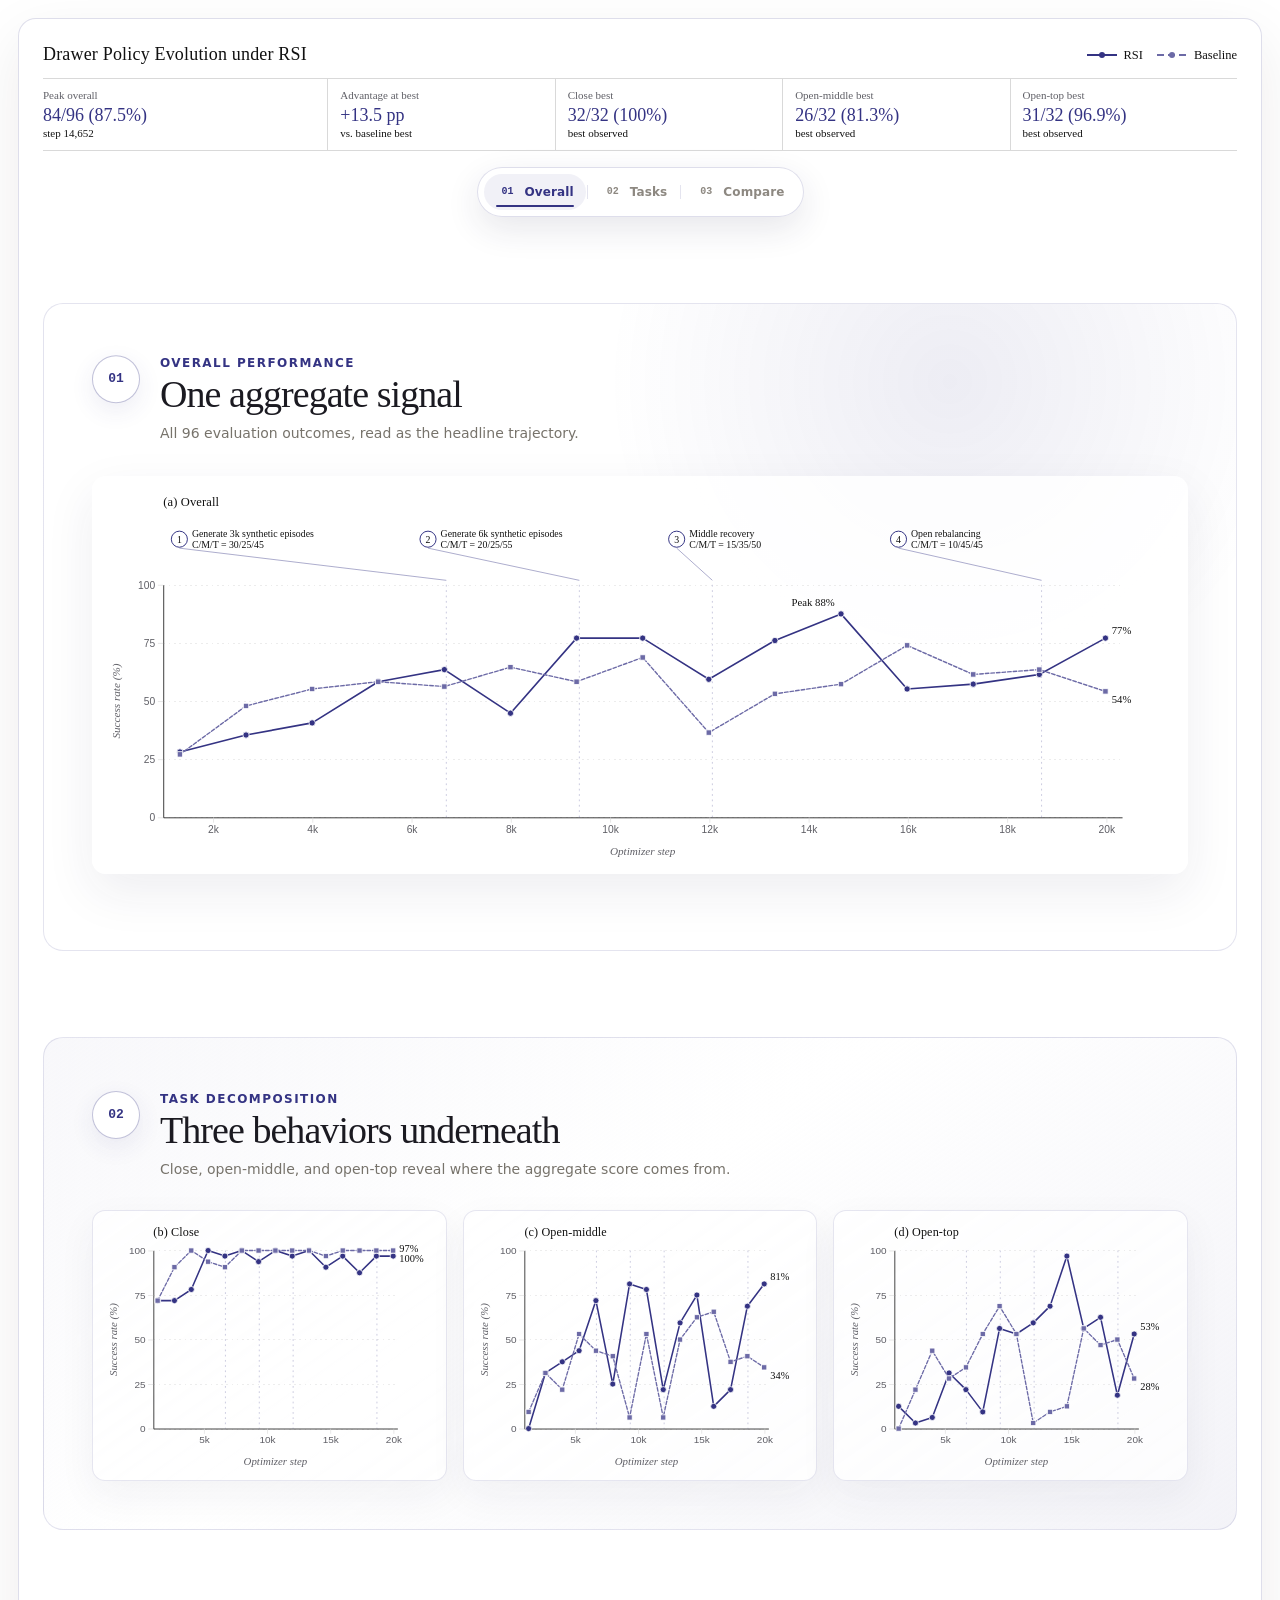
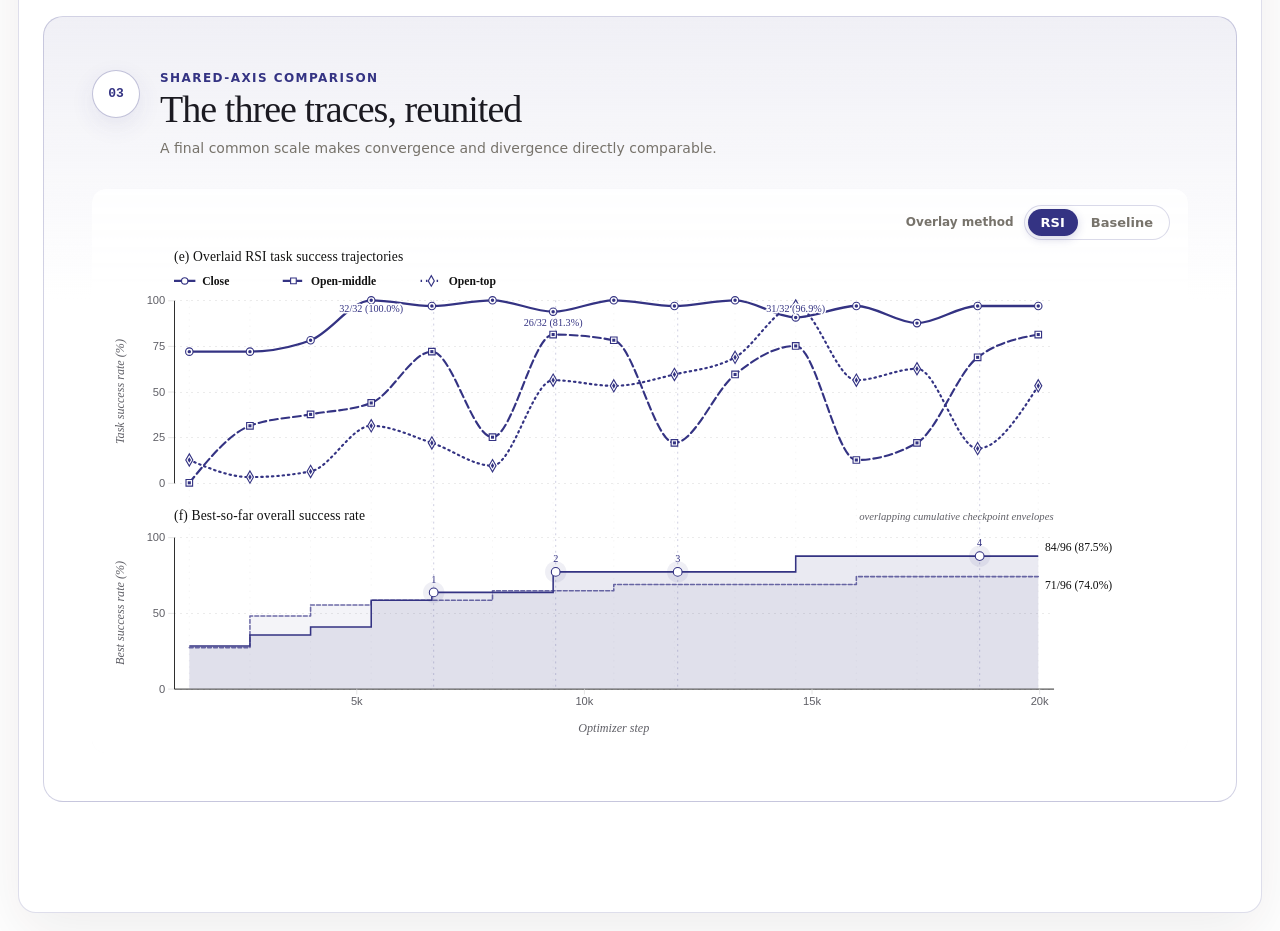
==== static/components/drawer-rsi/index.html @ 53f8706f "Use a single color for task trajectories" ====
<!doctype html>
<html lang="en"><head><meta charset="utf-8"><meta name="viewport" content="width=device-width,initial-scale=1">
<title>Drawer Policy Evolution under RSI</title>
<meta name="description" content="Interactive RSI policy evaluation with draggable 3D trajectories.">
<link rel="icon" href="data:image/svg+xml,<svg xmlns=%22http://www.w3.org/2000/svg%22 viewBox=%220 0 64 64%22><rect width=%2264%22 height=%2264%22 rx=%2214%22 fill=%22%23343383%22/><path d=%22M15 20h34v25H15z%22 fill=%22none%22 stroke=%22white%22 stroke-width=%224%22/><path d=%22M25 31h14%22 stroke=%22white%22 stroke-width=%224%22 stroke-linecap=%22round%22/></svg>">
<link rel="stylesheet" href="site.css?v=single-color-traces"></head><body><main class="site-shell">
<div id="drawer-rsi-figure" class="drawer-rsi-figure" data-drawer-rsi-figure>
  <style>
    #drawer-rsi-figure {
      --drawer-text: #111111;
      --drawer-grid: #d9d9d9;
      --drawer-bg: #ffffff;
      --drawer-baseline: #6c6aa6;
      --drawer-rsi: #343383;
      --drawer-muted: #5f5f66;
      --drawer-focus: #1f6feb;
      width: 100%;
      min-width: 0;
      padding: 8px 10px 4px;
      box-sizing: border-box;
      color: var(--drawer-text);
      background: var(--drawer-bg);
      font-family: "Times New Roman", Times, serif;
      position: relative;
      container-type: inline-size;
    }
    #drawer-rsi-figure *,
    #drawer-rsi-figure *::before,
    #drawer-rsi-figure *::after {
      box-sizing: border-box;
    }
    #drawer-rsi-figure .drawer-figure-head {
      display: flex;
      align-items: baseline;
      justify-content: space-between;
      gap: 12px 18px;
      flex-wrap: wrap;
      margin-bottom: 4px;
    }
    #drawer-rsi-figure h2 {
      margin: 0;
      color: var(--drawer-text);
      font-family: inherit;
      font-size: 20px;
      font-weight: 500;
      line-height: 1.2;
    }
    #drawer-rsi-figure .drawer-legend {
      display: flex;
      align-items: center;
      gap: 18px;
      flex-wrap: wrap;
    }
    #drawer-rsi-figure .drawer-legend button {
      appearance: none;
      border: 0;
      background: transparent;
      color: var(--drawer-text);
      padding: 8px 0;
      display: inline-flex;
      align-items: center;
      gap: 7px;
      font-family: inherit;
      font-size: 14px;
      line-height: 1;
    }
    #drawer-rsi-figure .drawer-legend button[aria-pressed="false"] {
      opacity: 0.38;
    }
    #drawer-rsi-figure button:focus-visible,
    #drawer-rsi-figure [data-point-hit]:focus-visible {
      outline: 2px solid var(--drawer-focus);
      outline-offset: 2px;
    }
    #drawer-rsi-figure .drawer-legend-mark {
      width: 30px;
      height: 10px;
      display: inline-block;
      position: relative;
      flex: 0 0 auto;
    }
    #drawer-rsi-figure .drawer-legend-mark::before {
      content: "";
      position: absolute;
      left: 0;
      right: 0;
      top: 4px;
      height: 2px;
      background: var(--drawer-rsi);
    }
    #drawer-rsi-figure .drawer-legend-mark::after {
      content: "";
      position: absolute;
      width: 6px;
      height: 6px;
      border-radius: 50%;
      background: var(--drawer-rsi);
      left: 12px;
      top: 2px;
    }
    #drawer-rsi-figure .drawer-legend-mark.baseline::before {
      background: repeating-linear-gradient(90deg, var(--drawer-baseline) 0 7px, transparent 7px 11px);
    }
    #drawer-rsi-figure .drawer-legend-mark.baseline::after {
      border-radius: 50%;
      background: var(--drawer-baseline);
    }
    #drawer-rsi-figure .drawer-panels {
      display: grid;
      grid-template-columns: repeat(3, minmax(0, 1fr));
      gap: 12px 18px;
    }
    #drawer-rsi-figure .drawer-panel {
      min-width: 0;
    }
    #drawer-rsi-figure .drawer-panel.overall {
      grid-column: 1 / -1;
    }
    #drawer-rsi-figure svg {
      display: block;
      width: 100%;
      height: auto;
      overflow: visible;
      font-family: inherit;
    }
    #drawer-rsi-figure .drawer-plot-frame {
      fill: var(--drawer-bg);
      stroke: var(--drawer-text);
      stroke-width: 0.8;
    }
    #drawer-rsi-figure .drawer-grid line {
      stroke: var(--drawer-grid);
      stroke-width: 0.8;
      shape-rendering: crispEdges;
    }
    #drawer-rsi-figure .drawer-grid path,
    #drawer-rsi-figure .drawer-axis path {
      display: none;
    }
    #drawer-rsi-figure .drawer-axis line {
      stroke: var(--drawer-text);
      stroke-width: 0.7;
    }
    #drawer-rsi-figure .drawer-axis text,
    #drawer-rsi-figure .drawer-axis-title,
    #drawer-rsi-figure .drawer-panel-title,
    #drawer-rsi-figure .drawer-endpoint-label,
    #drawer-rsi-figure .drawer-peak-label,
    #drawer-rsi-figure .drawer-intervention-label,
    #drawer-rsi-figure .drawer-intervention-number {
      fill: var(--drawer-text);
      font-family: inherit;
    }
    #drawer-rsi-figure .drawer-axis text,
    #drawer-rsi-figure .drawer-endpoint-label,
    #drawer-rsi-figure .drawer-peak-label {
      font-size: 12px;
    }
    #drawer-rsi-figure .drawer-axis-title {
      font-size: 13px;
    }
    #drawer-rsi-figure .drawer-panel-title {
      font-size: 15px;
      font-weight: 500;
    }
    #drawer-rsi-figure .drawer-series-line {
      fill: none;
      stroke-width: 2.1;
      stroke-linecap: round;
      stroke-linejoin: round;
    }
    #drawer-rsi-figure .drawer-series-line.rsi { stroke: var(--drawer-rsi); }
    #drawer-rsi-figure .drawer-series-line.baseline {
      stroke: var(--drawer-baseline);
      stroke-dasharray: 7 4;
    }
    #drawer-rsi-figure .drawer-point.rsi {
      fill: var(--drawer-rsi);
      stroke: var(--drawer-bg);
      stroke-width: 0.9;
    }
    #drawer-rsi-figure .drawer-point.baseline {
      fill: var(--drawer-baseline);
      stroke: var(--drawer-bg);
      stroke-width: 0.9;
    }
    #drawer-rsi-figure .drawer-endpoint-label,
    #drawer-rsi-figure .drawer-peak-label { font-weight: 500; }
    #drawer-rsi-figure .drawer-intervention-line {
      stroke: var(--drawer-rsi);
      stroke-width: 0.9;
      stroke-dasharray: 2.5 3;
      opacity: 0.52;
    }
    #drawer-rsi-figure .drawer-intervention-leader {
      stroke: var(--drawer-rsi);
      stroke-width: 0.9;
      fill: none;
      opacity: 0.8;
    }
    #drawer-rsi-figure .drawer-intervention-dot {
      fill: var(--drawer-bg);
      stroke: var(--drawer-rsi);
      stroke-width: 1.4;
    }
    #drawer-rsi-figure .drawer-intervention-number {
      font-size: 11px;
      font-weight: 500;
      text-anchor: middle;
      dominant-baseline: central;
    }
    #drawer-rsi-figure .drawer-intervention-label {
      font-size: 11.5px;
      font-weight: 500;
    }
    #drawer-rsi-figure .drawer-hover-guide {
      stroke: var(--drawer-text);
      stroke-width: 0.7;
      stroke-dasharray: 2 3;
      opacity: 0.55;
      pointer-events: none;
    }
    #drawer-rsi-figure .drawer-hover-marker {
      fill: var(--drawer-bg);
      stroke-width: 1.7;
      pointer-events: none;
    }
    #drawer-rsi-figure [data-point-hit] {
      fill: transparent;
      stroke: transparent;
    }
    #drawer-rsi-figure [data-point-hit]:focus-visible {
      fill: rgba(31, 111, 235, 0.08);
      stroke: var(--drawer-focus);
      stroke-width: 2;
      outline: none;
    }
    #drawer-rsi-figure .drawer-tooltip {
      position: absolute;
      z-index: 10;
      pointer-events: none;
      background: var(--drawer-bg);
      color: var(--drawer-text);
      border: 1px solid var(--drawer-grid);
      padding: 7px 9px;
      font-size: 12px;
      line-height: 1.35;
      opacity: 0;
      box-shadow: 0 2px 8px rgba(17, 17, 17, 0.12);
    }
    #drawer-rsi-figure .drawer-tooltip-row {
      display: flex;
      justify-content: space-between;
      gap: 14px;
      white-space: nowrap;
    }
    #drawer-rsi-figure .drawer-events-mobile {
      display: none;
      margin: 4px 0 8px;
      padding-left: 20px;
      font-size: 12px;
    }
    #drawer-rsi-figure .drawer-component-error {
      display: none;
      margin: 8px 0;
      padding: 10px;
      border-left: 3px solid #a40e26;
      background: #fff1f3;
      color: #670817;
      font: 14px/1.4 system-ui, sans-serif;
    }
    #drawer-rsi-figure .drawer-component-error[aria-hidden="false"] { display: block; }
    #drawer-rsi-figure .drawer-loading {
      margin: 24px 0;
      color: var(--drawer-muted);
      font-size: 14px;
      text-align: center;
    }
    #drawer-rsi-figure .drawer-detail-dialog {
      width: min(720px, calc(100% - 32px));
      max-height: min(82vh, 820px);
      padding: 0;
      border: 1px solid var(--drawer-grid);
      background: var(--drawer-bg);
      color: var(--drawer-text);
      font-family: inherit;
      box-shadow: 0 12px 36px rgba(17, 17, 17, 0.24);
    }
    #drawer-rsi-figure .drawer-detail-dialog::backdrop {
      background: rgba(17, 17, 17, 0.42);
    }
    #drawer-rsi-figure .drawer-detail-shell {
      max-height: inherit;
      overflow: auto;
      padding: 18px 20px 20px;
    }
    #drawer-rsi-figure .drawer-detail-header {
      display: flex;
      align-items: flex-start;
      justify-content: space-between;
      gap: 16px;
      margin-bottom: 12px;
    }
    #drawer-rsi-figure .drawer-detail-header h3 {
      margin: 0;
      font: 500 20px/1.2 "Times New Roman", Times, serif;
    }
    #drawer-rsi-figure .drawer-detail-close {
      appearance: none;
      border: 1px solid var(--drawer-grid);
      background: var(--drawer-bg);
      color: var(--drawer-text);
      min-width: 36px;
      min-height: 36px;
      padding: 6px 10px;
      font: 16px/1 system-ui, sans-serif;
    }
    #drawer-rsi-figure .drawer-detail-status {
      margin: 0 0 12px;
      color: var(--drawer-muted);
      font-size: 14px;
    }
    #drawer-rsi-figure .drawer-detail-notice {
      margin: 10px 0;
      padding: 9px 11px;
      border-left: 3px solid var(--drawer-rsi);
      background: #f4f3fa;
      font-size: 14px;
      line-height: 1.4;
    }
    #drawer-rsi-figure .drawer-detail-grid {
      display: grid;
      grid-template-columns: repeat(2, minmax(0, 1fr));
      gap: 6px 18px;
      margin: 12px 0 16px;
      font-size: 14px;
    }
    #drawer-rsi-figure .drawer-detail-grid div {
      display: grid;
      grid-template-columns: minmax(100px, auto) 1fr;
      gap: 8px;
      padding-bottom: 5px;
      border-bottom: 1px solid var(--drawer-grid);
    }
    #drawer-rsi-figure .drawer-detail-grid dt { color: var(--drawer-muted); }
    #drawer-rsi-figure .drawer-detail-grid dd { margin: 0; overflow-wrap: anywhere; }
    #drawer-rsi-figure .drawer-detail-dialog h4 {
      margin: 16px 0 6px;
      font-size: 16px;
      font-weight: 500;
    }
    #drawer-rsi-figure .drawer-detail-dialog p {
      margin: 6px 0;
      font-size: 14px;
      line-height: 1.45;
    }
    #drawer-rsi-figure .drawer-detail-table-wrap { overflow-x: auto; }
    #drawer-rsi-figure .drawer-detail-table {
      width: 100%;
      border-collapse: collapse;
      font-size: 13px;
    }
    #drawer-rsi-figure .drawer-detail-table th,
    #drawer-rsi-figure .drawer-detail-table td {
      padding: 6px 8px;
      border-bottom: 1px solid var(--drawer-grid);
      text-align: right;
      white-space: nowrap;
    }
    #drawer-rsi-figure .drawer-detail-table th:first-child,
    #drawer-rsi-figure .drawer-detail-table td:first-child { text-align: left; }
    #drawer-rsi-figure .drawer-detail-footnote {
      color: var(--drawer-muted);
      font-size: 12px !important;
    }
    @container (max-width: 720px) {
      #drawer-rsi-figure .drawer-panels { grid-template-columns: 1fr; }
      #drawer-rsi-figure .drawer-panel.overall { grid-column: auto; }
      #drawer-rsi-figure .drawer-events-mobile { display: block; }
      #drawer-rsi-figure .drawer-intervention-label,
      #drawer-rsi-figure .drawer-intervention-leader,
      #drawer-rsi-figure .drawer-intervention-dot,
      #drawer-rsi-figure .drawer-intervention-number { display: none; }
      #drawer-rsi-figure .drawer-detail-grid { grid-template-columns: 1fr; }
    }
    @media (max-width: 720px) {
      #drawer-rsi-figure .drawer-panels { grid-template-columns: 1fr; }
      #drawer-rsi-figure .drawer-panel.overall { grid-column: auto; }
      #drawer-rsi-figure .drawer-events-mobile { display: block; }
      #drawer-rsi-figure .drawer-intervention-label,
      #drawer-rsi-figure .drawer-intervention-leader,
      #drawer-rsi-figure .drawer-intervention-dot,
      #drawer-rsi-figure .drawer-intervention-number { display: none; }
      #drawer-rsi-figure .drawer-detail-grid { grid-template-columns: 1fr; }
    }

    /* Editorial variant: inspired by the reference's airy scientific-wall-chart
       treatment while preserving the paper's frozen palette and typography. */
    #drawer-rsi-figure {
      padding: 16px 18px 8px;
    }
    #drawer-rsi-figure .drawer-figure-head {
      align-items: center;
      margin-bottom: 10px;
    }
    #drawer-rsi-figure h2 {
      font-size: 18px;
      letter-spacing: 0.01em;
    }
    #drawer-rsi-figure .drawer-legend {
      gap: 14px;
    }
    #drawer-rsi-figure .drawer-legend button {
      padding: 6px 0;
      font-size: 12.5px;
    }
    #drawer-rsi-figure .drawer-interaction-hint {
      color: var(--drawer-muted);
      font-size: 12px;
      font-style: italic;
      white-space: nowrap;
    }
    #drawer-rsi-figure .drawer-panels {
      gap: 18px 22px;
    }
    #drawer-rsi-figure .drawer-plot-frame {
      fill: none;
      stroke: none;
    }
    #drawer-rsi-figure .drawer-grid line {
      stroke-width: 0.7;
      stroke-dasharray: 2 4;
      opacity: 0.78;
    }
    #drawer-rsi-figure .drawer-grid path {
      display: none;
    }
    #drawer-rsi-figure .drawer-axis path {
      display: block;
      fill: none;
      stroke: var(--drawer-text);
      stroke-width: 0.9;
    }
    #drawer-rsi-figure .drawer-axis line {
      stroke: var(--drawer-grid);
      stroke-width: 0.7;
    }
    #drawer-rsi-figure .drawer-axis text {
      fill: var(--drawer-muted);
      font-size: 11.5px;
    }
    #drawer-rsi-figure .drawer-axis-title {
      fill: var(--drawer-muted);
      font-size: 12.5px;
      font-style: italic;
    }
    #drawer-rsi-figure .drawer-panel-title {
      font-size: 14px;
      letter-spacing: 0.01em;
    }
    #drawer-rsi-figure .drawer-series-line {
      stroke-width: 1.8;
    }
    #drawer-rsi-figure .drawer-series-line.baseline {
      stroke-width: 1.55;
      stroke-dasharray: 6 4;
    }
    #drawer-rsi-figure .drawer-intervention-line {
      stroke-width: 0.75;
      stroke-dasharray: 2 4;
      opacity: 0.38;
    }
    #drawer-rsi-figure .drawer-intervention-leader {
      stroke-width: 0.75;
      opacity: 0.6;
    }
    #drawer-rsi-figure .drawer-intervention-dot {
      stroke-width: 1.1;
    }
    #drawer-rsi-figure .drawer-intervention-label {
      font-size: 11px;
      font-weight: 400;
    }
    #drawer-rsi-figure [data-point-hit]:hover,
    #drawer-rsi-figure [data-point-hit]:focus-visible {
      fill: rgba(52, 51, 131, 0.06);
      stroke: var(--drawer-rsi);
      stroke-width: 1.5;
    }
    #drawer-rsi-figure [data-point-hit][data-series-name="Baseline"]:hover,
    #drawer-rsi-figure [data-point-hit][data-series-name="Baseline"]:focus-visible {
      fill: rgba(108, 106, 166, 0.06);
      stroke: var(--drawer-baseline);
    }
    #drawer-rsi-figure .drawer-detail-dialog {
      border-width: 0;
      border-top: 3px solid var(--drawer-rsi);
      box-shadow: 0 16px 44px rgba(17, 17, 17, 0.18);
    }
    #drawer-rsi-figure .drawer-step-panel {
      grid-column: 1 / -1;
      min-width: 0;
      margin-top: 4px;
    }
    #drawer-rsi-figure .drawer-best-area.rsi {
      fill: var(--drawer-rsi);
      opacity: 0.10;
    }
    #drawer-rsi-figure .drawer-best-area.baseline {
      fill: var(--drawer-baseline);
      opacity: 0.075;
    }
    #drawer-rsi-figure .drawer-best-line {
      fill: none;
      stroke-width: 1.6;
      stroke-linejoin: miter;
    }
    #drawer-rsi-figure .drawer-best-line.rsi {
      stroke: var(--drawer-rsi);
    }
    #drawer-rsi-figure .drawer-best-line.baseline {
      stroke: var(--drawer-baseline);
      stroke-dasharray: 6 4;
    }
    #drawer-rsi-figure .drawer-best-event-ring {
      fill: var(--drawer-bg);
      stroke: var(--drawer-rsi);
      stroke-width: 1.1;
    }
    #drawer-rsi-figure .drawer-best-event-halo {
      fill: var(--drawer-rsi);
      opacity: 0.08;
    }
    #drawer-rsi-figure .drawer-best-event-number {
      fill: var(--drawer-rsi);
      font-size: 10.5px;
      font-weight: 500;
      text-anchor: middle;
    }
    #drawer-rsi-figure .drawer-best-note {
      fill: var(--drawer-muted);
      font-size: 11px;
      font-style: italic;
    }
    @container (max-width: 720px) {
      #drawer-rsi-figure { padding-inline: 8px; }
      #drawer-rsi-figure .drawer-interaction-hint { flex-basis: 100%; }
    }

    #drawer-rsi-figure .drawer-trajectory-panel {
      grid-column: 1 / -1;
      min-width: 0;
      margin-top: 4px;
    }
    #drawer-rsi-figure .drawer-trajectory-step-guide {
      stroke: var(--drawer-grid);
      stroke-width: 0.6;
      stroke-dasharray: 1.5 5;
      opacity: 0.42;
    }
    #drawer-rsi-figure .drawer-trajectory-lane-rule {
      stroke: var(--drawer-grid);
      stroke-width: 0.7;
      stroke-dasharray: 2 4;
    }
    #drawer-rsi-figure .drawer-trajectory-line {
      fill: none;
      stroke: var(--drawer-rsi);
      stroke-width: 1.25;
      stroke-linecap: round;
      stroke-linejoin: round;
      opacity: 0.46;
    }
    #drawer-rsi-figure .drawer-trajectory-crosslink {
      stroke: var(--drawer-rsi);
      stroke-width: 0.55;
      opacity: 0.14;
    }
    #drawer-rsi-figure .drawer-trajectory-node {
      fill: var(--drawer-bg);
      stroke: var(--drawer-rsi);
      stroke-width: 1.15;
    }
    #drawer-rsi-figure .drawer-trajectory-node-core {
      fill: var(--drawer-rsi);
      stroke: none;
    }
    #drawer-rsi-figure .drawer-trajectory-hit {
      fill: transparent;
      stroke: transparent;
    }
    #drawer-rsi-figure .drawer-trajectory-hit:hover,
    #drawer-rsi-figure .drawer-trajectory-hit:focus-visible {
      fill: rgba(52, 51, 131, 0.08);
      stroke: var(--drawer-rsi);
      stroke-width: 1.4;
      outline: none;
    }
    #drawer-rsi-figure .drawer-trajectory-lane-label {
      fill: var(--drawer-text);
      font-size: 11.5px;
      font-weight: 500;
    }
    #drawer-rsi-figure .drawer-trajectory-lane-range {
      fill: var(--drawer-muted);
      font-size: 10.5px;
      font-style: italic;
    }
    #drawer-rsi-figure .drawer-composite-intervention {
      opacity: 0.32;
    }
    #drawer-rsi-figure .drawer-best-hover-capture {
      fill: transparent;
      stroke: none;
    }
    #drawer-rsi-figure .drawer-tooltip-note {
      margin-top: 3px;
      color: var(--drawer-muted);
      font-style: italic;
    }

    #drawer-rsi-figure .drawer-success-summary {
      display: grid;
      grid-template-columns: 1.25fr repeat(4, minmax(0, 1fr));
      gap: 0;
      margin: 2px 0 16px;
      border-top: 1px solid var(--drawer-grid);
      border-bottom: 1px solid var(--drawer-grid);
    }
    #drawer-rsi-figure .drawer-success-stat {
      min-width: 0;
      padding: 10px 12px 9px;
      border-left: 1px solid var(--drawer-grid);
    }
    #drawer-rsi-figure .drawer-success-stat:first-child {
      border-left: 0;
      padding-left: 0;
    }
    #drawer-rsi-figure .drawer-success-stat span {
      display: block;
      color: var(--drawer-muted);
      font-size: 11px;
      line-height: 1.2;
    }
    #drawer-rsi-figure .drawer-success-stat strong {
      display: block;
      margin-top: 3px;
      color: var(--drawer-rsi);
      font-size: 18px;
      font-weight: 500;
      line-height: 1.15;
      white-space: nowrap;
    }
    #drawer-rsi-figure .drawer-success-stat em {
      display: block;
      margin-top: 2px;
      color: var(--drawer-text);
      font-size: 11px;
      font-style: normal;
      line-height: 1.2;
    }
    #drawer-rsi-figure .drawer-detail-dialog {
      width: min(980px, calc(100% - 32px));
      max-height: min(90vh, 900px);
    }
    #drawer-rsi-figure .drawer-media-section {
      margin: 0 0 20px;
      padding: 0 0 18px;
      border-bottom: 1px solid var(--drawer-grid);
    }
    #drawer-rsi-figure .drawer-media-heading {
      display: flex;
      align-items: flex-end;
      justify-content: space-between;
      gap: 12px 24px;
      margin-bottom: 8px;
    }
    #drawer-rsi-figure .drawer-media-eyebrow {
      display: block;
      color: var(--drawer-rsi);
      font-size: 11px;
      letter-spacing: 0.07em;
      text-transform: uppercase;
    }
    #drawer-rsi-figure .drawer-media-rate { margin: 3px 0 0 !important; }
    #drawer-rsi-figure .drawer-media-rate strong {
      color: var(--drawer-rsi);
      font-size: 26px;
      font-weight: 500;
    }
    #drawer-rsi-figure .drawer-media-rate span {
      color: var(--drawer-text);
      font-size: 15px;
    }
    #drawer-rsi-figure .drawer-media-step {
      margin: 0 0 3px !important;
      color: var(--drawer-muted);
      white-space: nowrap;
    }
    #drawer-rsi-figure .drawer-media-peak {
      margin: 0 0 12px !important;
      padding: 7px 10px;
      border-left: 3px solid var(--drawer-rsi);
      background: rgba(52, 51, 131, 0.055);
      color: var(--drawer-text);
    }
    #drawer-rsi-figure .drawer-media-peak strong {
      color: var(--drawer-rsi);
      font-weight: 500;
    }
    #drawer-rsi-figure .drawer-media-layout {
      display: grid;
      grid-template-columns: minmax(0, 1fr) 270px;
      gap: 16px;
      align-items: start;
    }
    #drawer-rsi-figure .drawer-media-player video {
      display: block;
      width: 100%;
      aspect-ratio: 16 / 9;
      object-fit: contain;
      background: #111111;
    }
    #drawer-rsi-figure .drawer-media-caption {
      min-height: 31px;
      padding: 7px 0 5px;
      color: var(--drawer-text);
      font-size: 13px;
    }
    #drawer-rsi-figure .drawer-media-caption span {
      color: var(--drawer-rsi);
      font-weight: 500;
    }
    #drawer-rsi-figure .drawer-media-views {
      display: flex;
      gap: 14px;
      flex-wrap: wrap;
      border-top: 1px solid var(--drawer-grid);
    }
    #drawer-rsi-figure .drawer-media-views button {
      appearance: none;
      border: 0;
      border-top: 2px solid transparent;
      background: transparent;
      color: var(--drawer-muted);
      padding: 8px 1px 6px;
      font: 13px/1.2 inherit;
    }
    #drawer-rsi-figure .drawer-media-views button[aria-pressed="true"] {
      border-top-color: var(--drawer-rsi);
      color: var(--drawer-rsi);
      font-weight: 500;
    }
    #drawer-rsi-figure .drawer-media-cases {
      display: grid;
      gap: 8px;
    }
    #drawer-rsi-figure .drawer-media-case {
      appearance: none;
      width: 100%;
      display: grid;
      grid-template-columns: 86px minmax(0, 1fr);
      gap: 10px;
      align-items: center;
      padding: 7px;
      border: 1px solid var(--drawer-grid);
      border-left: 3px solid transparent;
      background: var(--drawer-bg);
      color: var(--drawer-text);
      text-align: left;
      font-family: inherit;
    }
    #drawer-rsi-figure .drawer-media-case.is-selected,
    #drawer-rsi-figure .drawer-media-case[aria-pressed="true"] {
      border-left-color: var(--drawer-rsi);
      background: rgba(52, 51, 131, 0.055);
    }
    #drawer-rsi-figure .drawer-media-case img {
      display: block;
      width: 86px;
      height: 56px;
      object-fit: cover;
      background: var(--drawer-grid);
    }
    #drawer-rsi-figure .drawer-media-case-copy {
      min-width: 0;
      display: grid;
      gap: 2px;
    }
    #drawer-rsi-figure .drawer-media-case-copy strong {
      color: var(--drawer-text);
      font-size: 13px;
      font-weight: 500;
    }
    #drawer-rsi-figure .drawer-media-case-copy span {
      color: var(--drawer-muted);
      font-size: 11px;
      overflow-wrap: anywhere;
    }
    #drawer-rsi-figure .drawer-media-case-copy em {
      color: var(--drawer-rsi);
      font-size: 11px;
      font-style: normal;
      font-weight: 500;
    }
    @container (max-width: 820px) {
      #drawer-rsi-figure .drawer-success-summary { grid-template-columns: repeat(2, minmax(0, 1fr)); }
      #drawer-rsi-figure .drawer-success-stat,
      #drawer-rsi-figure .drawer-success-stat:first-child {
        padding-left: 10px;
        border-left: 0;
        border-top: 1px solid var(--drawer-grid);
      }
      #drawer-rsi-figure .drawer-success-stat:first-child,
      #drawer-rsi-figure .drawer-success-stat:nth-child(2) { border-top: 0; }
      #drawer-rsi-figure .drawer-media-layout { grid-template-columns: 1fr; }
      #drawer-rsi-figure .drawer-media-cases { grid-template-columns: repeat(auto-fit, minmax(210px, 1fr)); }
    }
    @media (max-width: 720px) {
      #drawer-rsi-figure .drawer-media-heading {
        align-items: flex-start;
        flex-direction: column;
      }
      #drawer-rsi-figure .drawer-media-step { white-space: normal; }
    }

    #drawer-rsi-figure .drawer-trajectory-best-label {
      fill: var(--drawer-rsi);
      font-size: 10.5px;
      font-weight: 500;
      paint-order: stroke;
      stroke: var(--drawer-bg);
      stroke-width: 3px;
      stroke-linejoin: round;
    }

    #drawer-rsi-figure .drawer-trajectory-line.lane-close {
      stroke-width: 1.75;
      opacity: 0.82;
    }
    #drawer-rsi-figure .drawer-trajectory-line.lane-middle {
      stroke-width: 1.55;
      stroke-dasharray: 7 4;
      opacity: 0.68;
    }
    #drawer-rsi-figure .drawer-trajectory-line.lane-top {
      stroke-width: 1.45;
      stroke-dasharray: 2 4;
      opacity: 0.72;
    }
    #drawer-rsi-figure .drawer-trajectory-legend text {
      fill: var(--drawer-text);
      font-size: 11px;
    }
    #drawer-rsi-figure .drawer-trajectory-legend-line {
      stroke: var(--drawer-rsi);
      stroke-width: 1.5;
    }
    #drawer-rsi-figure .drawer-trajectory-legend .lane-middle .drawer-trajectory-legend-line {
      stroke-dasharray: 6 4;
      opacity: 0.72;
    }
    #drawer-rsi-figure .drawer-trajectory-legend .lane-top .drawer-trajectory-legend-line {
      stroke-dasharray: 2 4;
      opacity: 0.78;
    }
    #drawer-rsi-figure .drawer-media-outcomes {
      display: flex;
      gap: 18px;
      margin: 0 0 12px;
      border-bottom: 1px solid var(--drawer-grid);
    }
    #drawer-rsi-figure .drawer-media-outcomes button {
      appearance: none;
      border: 0;
      border-bottom: 2px solid transparent;
      background: transparent;
      color: var(--drawer-muted);
      padding: 8px 1px 7px;
      font: 13px/1.2 inherit;
    }
    #drawer-rsi-figure .drawer-media-outcomes button[aria-pressed="true"] {
      border-bottom-color: var(--drawer-rsi);
      color: var(--drawer-rsi);
      font-weight: 500;
    }
    #drawer-rsi-figure .drawer-media-outcomes button span {
      display: inline-block;
      min-width: 18px;
      margin-left: 3px;
      color: inherit;
      font-variant-numeric: tabular-nums;
    }
    #drawer-rsi-figure .drawer-media-case.is-failure.is-selected,
    #drawer-rsi-figure .drawer-media-case.is-failure[aria-pressed="true"] {
      border-left-color: var(--drawer-baseline);
      background: rgba(108, 106, 166, 0.045);
    }
    #drawer-rsi-figure .drawer-media-case.is-failure .drawer-media-case-copy em,
    #drawer-rsi-figure .drawer-media-caption .is-failure {
      color: var(--drawer-baseline);
    }
    #drawer-rsi-figure .drawer-media-caption .is-success {
      color: var(--drawer-rsi);
    }
    #drawer-rsi-figure .drawer-media-error {
      margin: 6px 0 0 !important;
      padding: 7px 9px;
      border-left: 3px solid var(--drawer-baseline);
      background: rgba(108, 106, 166, 0.05);
      color: var(--drawer-text);
    }

    #drawer-rsi-figure .drawer-node-chooser {
      position: absolute;
      z-index: 12;
      width: min(290px, calc(100% - 16px));
      padding: 9px 10px 10px;
      border: 1px solid var(--drawer-grid);
      background: var(--drawer-bg);
      color: var(--drawer-text);
      box-shadow: 0 6px 20px rgba(17, 17, 17, 0.14);
      font-family: inherit;
    }
    #drawer-rsi-figure .drawer-node-chooser[hidden] { display: none; }
    #drawer-rsi-figure .drawer-node-chooser p {
      display: flex;
      justify-content: space-between;
      gap: 12px;
      margin: 0 0 6px;
      font-size: 12px;
    }
    #drawer-rsi-figure .drawer-node-chooser p span {
      color: var(--drawer-muted);
      font-style: italic;
    }
    #drawer-rsi-figure .drawer-node-chooser > div { display: grid; gap: 3px; }
    #drawer-rsi-figure .drawer-node-chooser button {
      appearance: none;
      display: flex;
      align-items: baseline;
      justify-content: space-between;
      gap: 12px;
      width: 100%;
      min-height: 34px;
      padding: 7px 8px;
      border: 0;
      border-left: 2px solid transparent;
      background: transparent;
      color: var(--drawer-text);
      font-family: inherit;
      text-align: left;
    }
    #drawer-rsi-figure .drawer-node-chooser button:hover,
    #drawer-rsi-figure .drawer-node-chooser button:focus-visible {
      border-left-color: var(--drawer-rsi);
      background: rgba(52, 51, 131, 0.055);
    }
    #drawer-rsi-figure .drawer-node-chooser button strong {
      font-size: 13px;
      font-weight: 500;
    }
    #drawer-rsi-figure .drawer-node-chooser button span {
      color: var(--drawer-rsi);
      font-size: 12px;
      white-space: nowrap;
    }
  </style>

  <section aria-labelledby="drawer-rsi-heading">
    <div class="drawer-figure-head">
      <h2 id="drawer-rsi-heading">Drawer Policy Evolution under RSI</h2>
      <div class="drawer-legend" aria-label="Methods">
        <button type="button" data-series="RSI" aria-pressed="true">
          <span class="drawer-legend-mark" aria-hidden="true"></span>RSI
        </button>
        <button type="button" data-series="Baseline" aria-pressed="true">
          <span class="drawer-legend-mark baseline" aria-hidden="true"></span>Baseline
        </button>
      </div>
    </div>


    <div class="drawer-success-summary" aria-label="Best observed RSI success rates">
      <div class="drawer-success-stat">
        <span>Peak overall</span>
        <strong>84/96 (87.5%)</strong>
        <em>step 14,652</em>
      </div>
      <div class="drawer-success-stat">
        <span>Advantage at best</span>
        <strong>+13.5 pp</strong>
        <em>vs. baseline best</em>
      </div>
      <div class="drawer-success-stat">
        <span>Close best</span>
        <strong>32/32 (100%)</strong>
        <em>best observed</em>
      </div>
      <div class="drawer-success-stat">
        <span>Open-middle best</span>
        <strong>26/32 (81.3%)</strong>
        <em>best observed</em>
      </div>
      <div class="drawer-success-stat">
        <span>Open-top best</span>
        <strong>31/32 (96.9%)</strong>
        <em>best observed</em>
      </div>
    </div>

    <ol class="drawer-events-mobile" aria-label="Key RSI interventions">
      <li>Step 6,700: Generate 3k synthetic episodes; C/M/T = 30/25/45.</li>
      <li>Step 9,380: Generate 6k synthetic episodes; C/M/T = 20/25/55.</li>
      <li>Step 12,060: Middle recovery; C/M/T = 15/35/50.</li>
      <li>Step 18,693: Open rebalancing; C/M/T = 10/45/45.</li>
    </ol>

    <div class="drawer-loading" role="status">Loading interactive chart… If this message remains, open the standalone preview or load the component scripts.</div>
    <div class="drawer-component-error" role="alert" aria-hidden="true"></div>
    <div class="drawer-panels">
      <div class="drawer-panel overall" data-metric="overall"></div>
      <div class="drawer-panel" data-metric="close"></div>
      <div class="drawer-panel" data-metric="middle"></div>
      <div class="drawer-panel" data-metric="top"></div>
      <div class="drawer-trajectory-panel" data-trajectory-panel></div>
    </div>
    <div class="drawer-tooltip" role="tooltip" aria-hidden="true"></div>
  </section>

  <dialog class="drawer-detail-dialog" aria-labelledby="drawer-detail-title">
    <div class="drawer-detail-shell">
      <div class="drawer-detail-header">
        <h3 id="drawer-detail-title">Evaluation details</h3>
        <button type="button" class="drawer-detail-close" aria-label="Close details">×</button>
      </div>
      <div class="drawer-detail-content"></div>
    </div>
  </dialog>

  <noscript>This interactive figure requires JavaScript.</noscript>
</div>

</main><script src="vendor/d3.min.js"></script><script src="js/drawer-rsi-data.js"></script><script src="js/drawer-rsi-figure.js"></script><script src="js/drawer-rsi-trajectory-overlay.js?v=clear-traces"></script><script src="js/viewer-detail.js"></script><script src="js/scroll-story.js?v=follow-nav"></script></body></html>
---- static/components/drawer-rsi/site.css ----
html,body{margin:0;overflow-x:clip;background:#fff;color:#191817}body{padding:18px}.site-shell{width:min(1280px,100%);margin:0 auto}#drawer-rsi-figure{background:#fff!important;border:1px solid rgba(52,51,131,.16);border-radius:18px;padding:24px!important;box-shadow:0 20px 60px rgba(33,31,20,.08)}
#drawer-rsi-figure .drawer-detail-dialog{width:min(1180px,calc(100vw - 32px));max-width:1180px;padding:0;border:1px solid rgba(52,51,131,.22);border-radius:16px;background:#fff;box-shadow:0 30px 90px rgba(24,24,30,.25)}
#drawer-rsi-figure .drawer-detail-shell{max-height:min(94vh,1040px);overflow:auto;padding:0 22px 22px}
#drawer-rsi-figure .drawer-detail-header{position:sticky;top:0;z-index:5;background:rgba(255,255,255,.94);backdrop-filter:blur(12px);padding:18px 0 12px;border-bottom:1px solid rgba(52,51,131,.13)}
#drawer-rsi-figure .drawer-viewer-section{margin:0 0 22px;border-bottom:1px solid rgba(52,51,131,.16);padding:18px 0 22px}
#drawer-rsi-figure .drawer-viewer-heading{display:flex;align-items:flex-end;justify-content:space-between;gap:18px;margin-bottom:12px}
#drawer-rsi-figure .drawer-viewer-eyebrow{display:block;color:#343383;font:700 11px/1.2 ui-sans-serif,system-ui;letter-spacing:.12em;text-transform:uppercase;margin-bottom:5px}
#drawer-rsi-figure .drawer-viewer-rate{margin:0!important;font:17px/1.35 Georgia,serif}#drawer-rsi-figure .drawer-viewer-rate strong{color:#343383;font-size:22px}#drawer-rsi-figure .drawer-viewer-step{margin:0!important;color:#77736b;font:12px/1.4 ui-sans-serif,system-ui;white-space:nowrap}
#drawer-rsi-figure .drawer-viewer-controls{display:flex;align-items:center;gap:4px;border-bottom:1px solid #d9d5c9;margin-bottom:10px}#drawer-rsi-figure .drawer-viewer-controls button{border:0;border-bottom:2px solid transparent;background:transparent;padding:8px 11px;color:#77736b;font:600 12px ui-sans-serif,system-ui;cursor:pointer}#drawer-rsi-figure .drawer-viewer-controls button[aria-pressed=true]{border-bottom-color:#343383;color:#343383}
#drawer-rsi-figure .drawer-viewer-layout{display:grid;grid-template-columns:minmax(0,1fr) 250px;gap:12px}#drawer-rsi-figure .drawer-viewer-frame-wrap{position:relative;min-width:0;background:#f7f7fa;border:1px solid #ddd9cf;border-radius:10px;overflow:hidden}#drawer-rsi-figure .drawer-viewer-frame{display:block;width:100%;height:600px;border:0;background:#f7f7fa}#drawer-rsi-figure .drawer-viewer-hint{position:absolute;right:12px;top:12px;margin:0!important;padding:7px 10px;border:1px solid rgba(52,51,131,.18);border-radius:999px;background:rgba(255,255,255,.88);color:#343383;font:600 11px ui-sans-serif,system-ui;pointer-events:none}
#drawer-rsi-figure .drawer-viewer-cases{display:grid;align-content:start;gap:6px}#drawer-rsi-figure .drawer-viewer-case{width:100%;text-align:left;padding:10px;border:1px solid #ddd9cf;border-left:3px solid transparent;border-radius:7px;background:#fff;color:#26241f;cursor:pointer}#drawer-rsi-figure .drawer-viewer-case[aria-pressed=true]{border-left-color:#343383;background:#f4f2ff}#drawer-rsi-figure .drawer-viewer-case strong,#drawer-rsi-figure .drawer-viewer-case span,#drawer-rsi-figure .drawer-viewer-case em{display:block}#drawer-rsi-figure .drawer-viewer-case strong{font:600 13px ui-sans-serif,system-ui}#drawer-rsi-figure .drawer-viewer-case span{margin-top:3px;color:#77736b;font:11px ui-sans-serif,system-ui}#drawer-rsi-figure .drawer-viewer-case em{margin-top:4px;color:#343383;font:600 10px ui-sans-serif,system-ui;text-transform:uppercase;letter-spacing:.05em}#drawer-rsi-figure .drawer-viewer-case.is-failure em{color:#a44c50}
@media(max-width:800px){body{padding:0}#drawer-rsi-figure{border-radius:0;padding:14px!important}#drawer-rsi-figure .drawer-viewer-layout{grid-template-columns:1fr}#drawer-rsi-figure .drawer-viewer-cases{grid-template-columns:repeat(2,minmax(0,1fr))}#drawer-rsi-figure .drawer-viewer-frame{height:520px}}@media(max-width:520px){#drawer-rsi-figure .drawer-viewer-heading{align-items:flex-start;flex-direction:column}#drawer-rsi-figure .drawer-viewer-frame{height:460px}#drawer-rsi-figure .drawer-viewer-cases{grid-template-columns:1fr}}

/* Scroll-led total → parts → total narrative. */
#drawer-rsi-figure.is-story-ready{position:relative;overflow:visible}
#drawer-rsi-figure.is-story-ready .drawer-panels{display:block!important}
#drawer-rsi-figure .drawer-story-stage{--stage-progress:0;position:relative;margin:clamp(42px,7vw,86px) 0;padding:clamp(22px,4vw,48px);border:1px solid rgba(52,51,131,.13);border-radius:20px;background:rgba(255,255,255,.42);opacity:.34;transform:translateY(34px);transition:opacity .8s cubic-bezier(.2,.75,.2,1),transform .9s cubic-bezier(.2,.75,.2,1),border-color .6s ease,box-shadow .6s ease}
#drawer-rsi-figure .drawer-story-stage.is-visible{opacity:1;transform:translateY(0)}
#drawer-rsi-figure .drawer-story-stage::before{content:"";position:absolute;left:-1px;top:24px;bottom:24px;width:3px;border-radius:3px;background:linear-gradient(180deg,#343383,#7773bc);transform:scaleY(0);transform-origin:top;transition:transform 1s cubic-bezier(.2,.75,.2,1) .12s}
#drawer-rsi-figure .drawer-story-stage.is-visible::before{transform:scaleY(1)}
#drawer-rsi-figure .drawer-story-header{display:grid;grid-template-columns:52px minmax(0,1fr);gap:16px;align-items:start;margin:0 0 clamp(20px,3vw,34px);transform:translateY(calc((.5 - var(--stage-progress))*10px))}
#drawer-rsi-figure .drawer-story-number{display:grid;place-items:center;width:48px;height:48px;border:1px solid rgba(52,51,131,.3);border-radius:50%;color:#343383;background:#fff;font:600 13px/1 ui-monospace,SFMono-Regular,Menlo,monospace;box-shadow:0 8px 24px rgba(52,51,131,.09)}
#drawer-rsi-figure .drawer-story-header p{margin:1px 0 5px!important;color:#343383;font:700 12px/1.2 ui-sans-serif,system-ui;letter-spacing:.12em;text-transform:uppercase}
#drawer-rsi-figure .drawer-story-header h3{margin:0;color:#1b1a21;font:500 clamp(24px,3vw,38px)/1.05 Georgia,"Times New Roman",serif;letter-spacing:-.025em}
#drawer-rsi-figure .drawer-story-header div>span{display:block;max-width:650px;margin-top:8px;color:#77736b;font:14px/1.55 ui-sans-serif,system-ui}
#drawer-rsi-figure .drawer-story-frame{position:relative}
#drawer-rsi-figure .drawer-story-overall{min-height:72vh;background:radial-gradient(circle at 76% 12%,rgba(52,51,131,.09),transparent 32%),rgba(255,255,255,.5)}
#drawer-rsi-figure .drawer-story-overall .drawer-story-frame{position:sticky;top:22px;transform:scale(.975);transform-origin:50% 20%;transition:transform .9s cubic-bezier(.2,.75,.2,1)}
#drawer-rsi-figure .drawer-story-overall.is-visible .drawer-story-frame{transform:scale(1)}
#drawer-rsi-figure .drawer-story-overall .drawer-panel{padding:14px;border-radius:14px;background:rgba(255,255,255,.82);box-shadow:0 18px 50px rgba(44,41,76,.08)}
#drawer-rsi-figure .drawer-story-tasks{background:linear-gradient(145deg,rgba(52,51,131,.035),rgba(255,255,255,.58) 44%,rgba(52,51,131,.06))}
#drawer-rsi-figure .drawer-story-branches{position:relative;display:grid;grid-template-columns:repeat(3,minmax(0,1fr));gap:16px;padding-top:38px}
#drawer-rsi-figure .drawer-story-branches::before{content:"";position:absolute;left:16.67%;right:16.67%;top:12px;height:1px;background:linear-gradient(90deg,rgba(52,51,131,.2),#343383,rgba(52,51,131,.2));transform:scaleX(0);transition:transform 1s cubic-bezier(.2,.75,.2,1) .25s}
#drawer-rsi-figure .drawer-story-branches::after{content:"";position:absolute;left:50%;top:-18px;width:1px;height:30px;background:#343383;transform:scaleY(0);transform-origin:top;transition:transform .55s ease .05s}
#drawer-rsi-figure .drawer-story-tasks.is-visible .drawer-story-branches::before{transform:scaleX(1)}
#drawer-rsi-figure .drawer-story-tasks.is-visible .drawer-story-branches::after{transform:scaleY(1)}
#drawer-rsi-figure .drawer-story-branches .drawer-panel{position:relative;padding:10px;border:1px solid rgba(52,51,131,.12);border-radius:13px;background:rgba(255,255,255,.78);box-shadow:0 14px 38px rgba(37,34,68,.055);opacity:0;transform:translateY(26px);transition:opacity .7s ease,transform .8s cubic-bezier(.2,.75,.2,1),box-shadow .35s ease}
#drawer-rsi-figure .drawer-story-branches .drawer-panel::before{content:"";position:absolute;left:50%;top:-27px;width:7px;height:7px;border:2px solid #343383;border-radius:50%;background:#fff;transform:translateX(-50%);opacity:.7}
#drawer-rsi-figure .drawer-story-branches .drawer-panel:hover{box-shadow:0 20px 46px rgba(37,34,68,.1)}
#drawer-rsi-figure .drawer-story-tasks.is-visible .drawer-panel{opacity:1;transform:translateY(0)}
#drawer-rsi-figure .drawer-story-tasks.is-visible .drawer-panel:nth-child(1){transition-delay:.2s}
#drawer-rsi-figure .drawer-story-tasks.is-visible .drawer-panel:nth-child(2){transition-delay:.34s}
#drawer-rsi-figure .drawer-story-tasks.is-visible .drawer-panel:nth-child(3){transition-delay:.48s}
#drawer-rsi-figure .drawer-story-comparison{background:linear-gradient(180deg,rgba(52,51,131,.075),rgba(255,255,255,.55) 36%);border-color:rgba(52,51,131,.22)}
#drawer-rsi-figure .drawer-story-comparison .drawer-trajectory-panel{padding:16px;border-radius:14px;background:rgba(255,255,255,.86);box-shadow:0 20px 54px rgba(31,29,61,.09);clip-path:inset(0 50% 0 50% round 14px);transition:clip-path 1.1s cubic-bezier(.2,.75,.2,1) .15s}
#drawer-rsi-figure .drawer-story-comparison.is-visible .drawer-trajectory-panel{clip-path:inset(0 0 0 0 round 14px)}
#drawer-rsi-figure .drawer-story-progress{position:sticky;left:auto;top:12px;z-index:20;display:grid;gap:5px;opacity:0;pointer-events:none;transform:translateY(-8px);transition:opacity .3s ease,transform .3s ease}
#drawer-rsi-figure .drawer-story-progress.is-on-canvas{opacity:1;pointer-events:auto;transform:translateY(-50%) translateX(0)}
#drawer-rsi-figure .drawer-story-progress button{display:grid;grid-template-columns:28px 18px;align-items:center;gap:5px;width:auto;height:28px;padding:0;border:0;background:transparent;color:#96918a;cursor:pointer}
#drawer-rsi-figure .drawer-story-progress button span{font:600 10px/1 ui-monospace,SFMono-Regular,Menlo,monospace}
#drawer-rsi-figure .drawer-story-progress button i{display:block;width:6px;height:6px;border:1px solid currentColor;border-radius:50%;transition:width .25s ease,background .25s ease,border-color .25s ease}
#drawer-rsi-figure .drawer-story-progress button.is-active{color:#343383}
#drawer-rsi-figure .drawer-story-progress button.is-active i{width:18px;border-radius:99px;background:#343383;border-color:#343383}
@media(max-width:1050px){#drawer-rsi-figure .drawer-story-progress{display:none}#drawer-rsi-figure .drawer-story-branches{grid-template-columns:1fr;padding-top:20px}#drawer-rsi-figure .drawer-story-branches::before,#drawer-rsi-figure .drawer-story-branches::after,#drawer-rsi-figure .drawer-story-branches .drawer-panel::before{display:none}}
@media(max-width:700px){#drawer-rsi-figure .drawer-story-stage{margin:30px 0;padding:18px 12px;border-radius:15px}#drawer-rsi-figure .drawer-story-overall{min-height:0}#drawer-rsi-figure .drawer-story-overall .drawer-story-frame{position:relative;top:auto}#drawer-rsi-figure .drawer-story-header{grid-template-columns:40px minmax(0,1fr);gap:11px}#drawer-rsi-figure .drawer-story-number{width:38px;height:38px}#drawer-rsi-figure .drawer-story-header h3{font-size:25px}#drawer-rsi-figure .drawer-story-header div>span{font-size:13px}}
@media(prefers-reduced-motion:reduce){#drawer-rsi-figure .drawer-story-stage,#drawer-rsi-figure .drawer-story-overall .drawer-story-frame,#drawer-rsi-figure .drawer-story-branches .drawer-panel,#drawer-rsi-figure .drawer-story-branches::before,#drawer-rsi-figure .drawer-story-branches::after,#drawer-rsi-figure .drawer-story-comparison .drawer-trajectory-panel{transition:none!important;transform:none!important;clip-path:none!important;opacity:1!important}#drawer-rsi-figure .drawer-story-header{transform:none!important}}

/* Keep task decomposition aligned and let the charts carry the hierarchy. */
#drawer-rsi-figure .drawer-story-branches{padding-top:0}
#drawer-rsi-figure .drawer-story-branches::before,
#drawer-rsi-figure .drawer-story-branches::after,
#drawer-rsi-figure .drawer-story-branches .drawer-panel::before{display:none!important}

/* Keep the chapter capsule visible while its component scrolls. */
#drawer-rsi-figure .drawer-story-stage::before{display:none!important}
#drawer-rsi-figure .drawer-story-progress{position:sticky!important;left:auto!important;top:12px!important;z-index:30!important;display:flex!important;align-items:center;gap:3px;width:max-content;max-width:calc(100% - 24px);margin:16px auto 8px!important;padding:6px!important;border:1px solid rgba(52,51,131,.16);border-radius:999px;background:rgba(255,255,255,.94);box-shadow:0 12px 34px rgba(38,35,70,.11);backdrop-filter:blur(14px);opacity:0;pointer-events:none;transform:translateY(-8px)!important;transition:opacity .3s ease,transform .35s cubic-bezier(.2,.75,.2,1)}
#drawer-rsi-figure .drawer-story-progress.is-on-canvas{opacity:1;pointer-events:auto;transform:translateY(0)!important}
#drawer-rsi-figure .drawer-story-progress button{position:relative;display:grid!important;grid-template-columns:24px auto!important;align-items:center;gap:5px;width:auto!important;height:36px!important;padding:0 12px!important;border:0!important;border-radius:999px!important;background:transparent!important;color:#8d8881!important;cursor:pointer;transition:color .25s ease,background .25s ease}
#drawer-rsi-figure .drawer-story-progress button+button::before{content:"";position:absolute;left:-2px;top:11px;width:1px;height:14px;background:rgba(52,51,131,.13)}
#drawer-rsi-figure .drawer-story-progress button span{font:600 10px/1 ui-monospace,SFMono-Regular,Menlo,monospace!important}
#drawer-rsi-figure .drawer-story-progress button b{font:600 12px/1 ui-sans-serif,system-ui;letter-spacing:.01em}
#drawer-rsi-figure .drawer-story-progress button i{position:absolute;left:12px;right:12px;bottom:3px;display:block;width:auto!important;height:2px!important;border:0!important;border-radius:99px!important;background:#343383!important;transform:scaleX(0);transform-origin:center;transition:transform .28s cubic-bezier(.2,.75,.2,1)}
#drawer-rsi-figure .drawer-story-progress button:hover{color:#343383!important;background:rgba(52,51,131,.045)!important}
#drawer-rsi-figure .drawer-story-progress button.is-active{color:#343383!important;background:rgba(52,51,131,.065)!important}
#drawer-rsi-figure .drawer-story-progress button.is-active i{transform:scaleX(1)}
@media(max-width:700px){#drawer-rsi-figure .drawer-story-progress{top:6px!important;padding:4px!important}#drawer-rsi-figure .drawer-story-progress button{grid-template-columns:1fr!important;width:42px!important;padding:0 8px!important}#drawer-rsi-figure .drawer-story-progress button b{display:none}#drawer-rsi-figure .drawer-story-progress button+button::before{top:10px;height:16px}}

/* Paper-facing method switch and continuous baseline dashes. */
#drawer-rsi-figure .drawer-series-line.baseline,#drawer-rsi-figure .drawer-best-line.baseline{stroke-dasharray:4 2.25!important;stroke-linecap:round;stroke-linejoin:round}
#drawer-rsi-figure .drawer-detail-grid dd small{display:block;margin-top:4px;color:#77736b;font:11px/1.35 ui-sans-serif,system-ui}
#drawer-rsi-figure .drawer-trajectory-toolbar{display:flex;align-items:center;justify-content:flex-end;gap:10px;margin:0 2px 4px;color:#77736b;font:600 12px/1.2 ui-sans-serif,system-ui}
#drawer-rsi-figure .drawer-trajectory-toolbar>div{display:flex;padding:3px;border:1px solid rgba(52,51,131,.18);border-radius:999px;background:rgba(255,255,255,.74)}
#drawer-rsi-figure .drawer-trajectory-toolbar button{appearance:none;border:0;border-radius:999px;background:transparent;padding:7px 13px;color:#77736b;font:600 13px/1 ui-sans-serif,system-ui;cursor:pointer;transition:background .2s ease,color .2s ease,box-shadow .2s ease}
#drawer-rsi-figure .drawer-trajectory-toolbar button:hover{color:#343383}
#drawer-rsi-figure .drawer-trajectory-toolbar button:focus-visible{outline:2px solid rgba(52,51,131,.35);outline-offset:2px}
#drawer-rsi-figure .drawer-trajectory-toolbar button[aria-pressed=true]{background:#343383;color:#fff;box-shadow:0 3px 10px rgba(52,51,131,.2)}
#drawer-rsi-figure .drawer-trajectory-panel[data-trajectory-method=Baseline] .drawer-trajectory-line,#drawer-rsi-figure .drawer-trajectory-panel[data-trajectory-method=Baseline] .drawer-trajectory-legend-line{stroke:var(--drawer-baseline);stroke-linecap:round;stroke-linejoin:round}
#drawer-rsi-figure .drawer-trajectory-panel[data-trajectory-method=Baseline] .drawer-trajectory-node{stroke:var(--drawer-baseline)}
#drawer-rsi-figure .drawer-trajectory-panel[data-trajectory-method=Baseline] .drawer-trajectory-node-core{fill:var(--drawer-baseline)}
#drawer-rsi-figure .drawer-trajectory-panel[data-trajectory-method=Baseline] .drawer-trajectory-best-label{fill:var(--drawer-baseline)}
#drawer-rsi-figure .drawer-trajectory-panel[data-trajectory-method=Baseline] .drawer-trajectory-hit:hover,#drawer-rsi-figure .drawer-trajectory-panel[data-trajectory-method=Baseline] .drawer-trajectory-hit:focus-visible{stroke:var(--drawer-baseline);fill:rgba(111,107,167,.1)}
#drawer-rsi-figure .drawer-trajectory-panel[data-trajectory-method=Baseline] .drawer-trajectory-line.lane-close,#drawer-rsi-figure .drawer-trajectory-panel[data-trajectory-method=Baseline] .drawer-trajectory-legend .lane-close .drawer-trajectory-legend-line{stroke-dasharray:4 2.25}
#drawer-rsi-figure .drawer-trajectory-panel[data-trajectory-method=Baseline] .drawer-trajectory-line.lane-middle,#drawer-rsi-figure .drawer-trajectory-panel[data-trajectory-method=Baseline] .drawer-trajectory-legend .lane-middle .drawer-trajectory-legend-line{stroke-dasharray:6 2.25 1.5 2.25}
#drawer-rsi-figure .drawer-trajectory-panel[data-trajectory-method=Baseline] .drawer-trajectory-line.lane-top,#drawer-rsi-figure .drawer-trajectory-panel[data-trajectory-method=Baseline] .drawer-trajectory-legend .lane-top .drawer-trajectory-legend-line{stroke-dasharray:1.5 2.25}
@media(max-width:620px){#drawer-rsi-figure .drawer-trajectory-toolbar{justify-content:space-between}#drawer-rsi-figure .drawer-trajectory-toolbar button{padding:7px 10px}}

/* Distinguish tasks with line and marker patterns while keeping one method color. */
#drawer-rsi-figure .drawer-trajectory-line.lane-close,#drawer-rsi-figure .drawer-trajectory-legend .lane-close .drawer-trajectory-legend-line{stroke-width:2.35!important;stroke-dasharray:none!important;opacity:1!important}
#drawer-rsi-figure .drawer-trajectory-line.lane-middle,#drawer-rsi-figure .drawer-trajectory-legend .lane-middle .drawer-trajectory-legend-line{stroke-width:2.2!important;stroke-dasharray:8 4!important;opacity:1!important}
#drawer-rsi-figure .drawer-trajectory-line.lane-top,#drawer-rsi-figure .drawer-trajectory-legend .lane-top .drawer-trajectory-legend-line{stroke-width:2.2!important;stroke-dasharray:1.5 4!important;opacity:1!important}
#drawer-rsi-figure .drawer-trajectory-legend text{font-size:12px!important;font-weight:650}
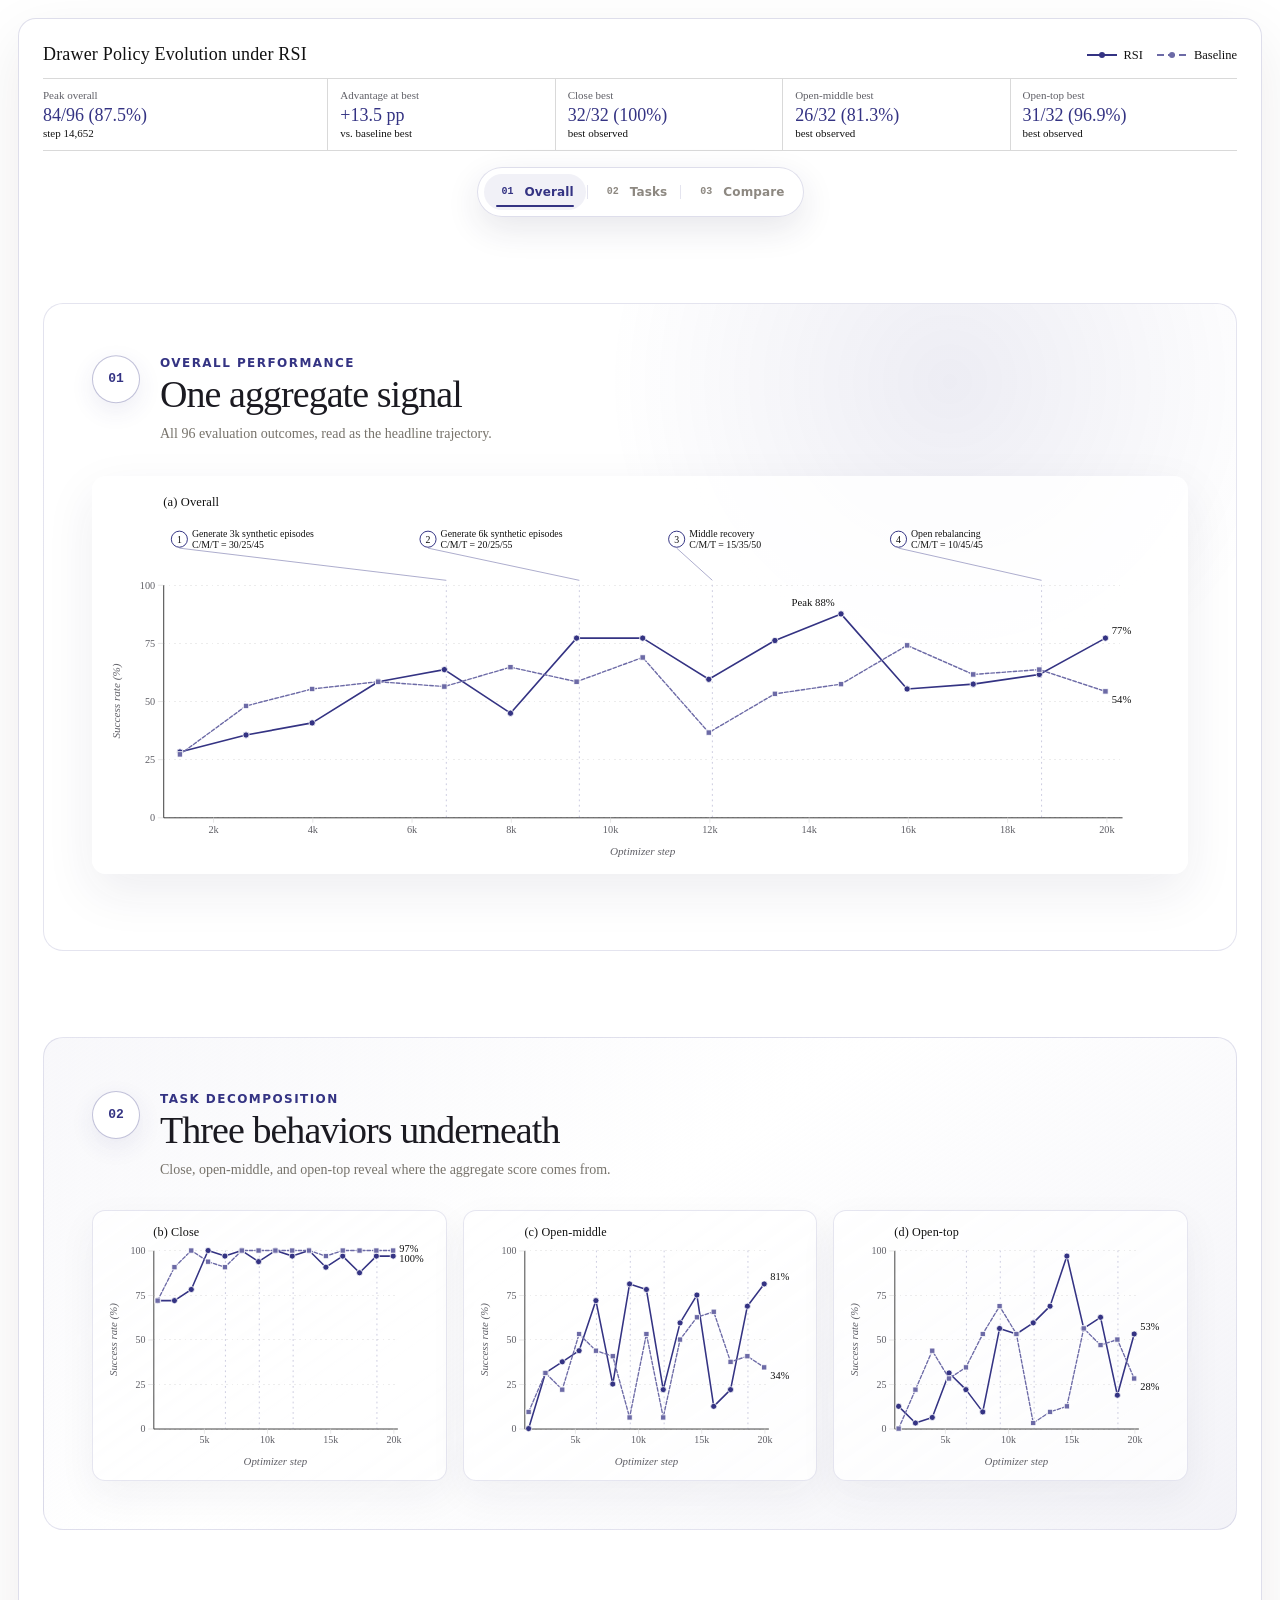
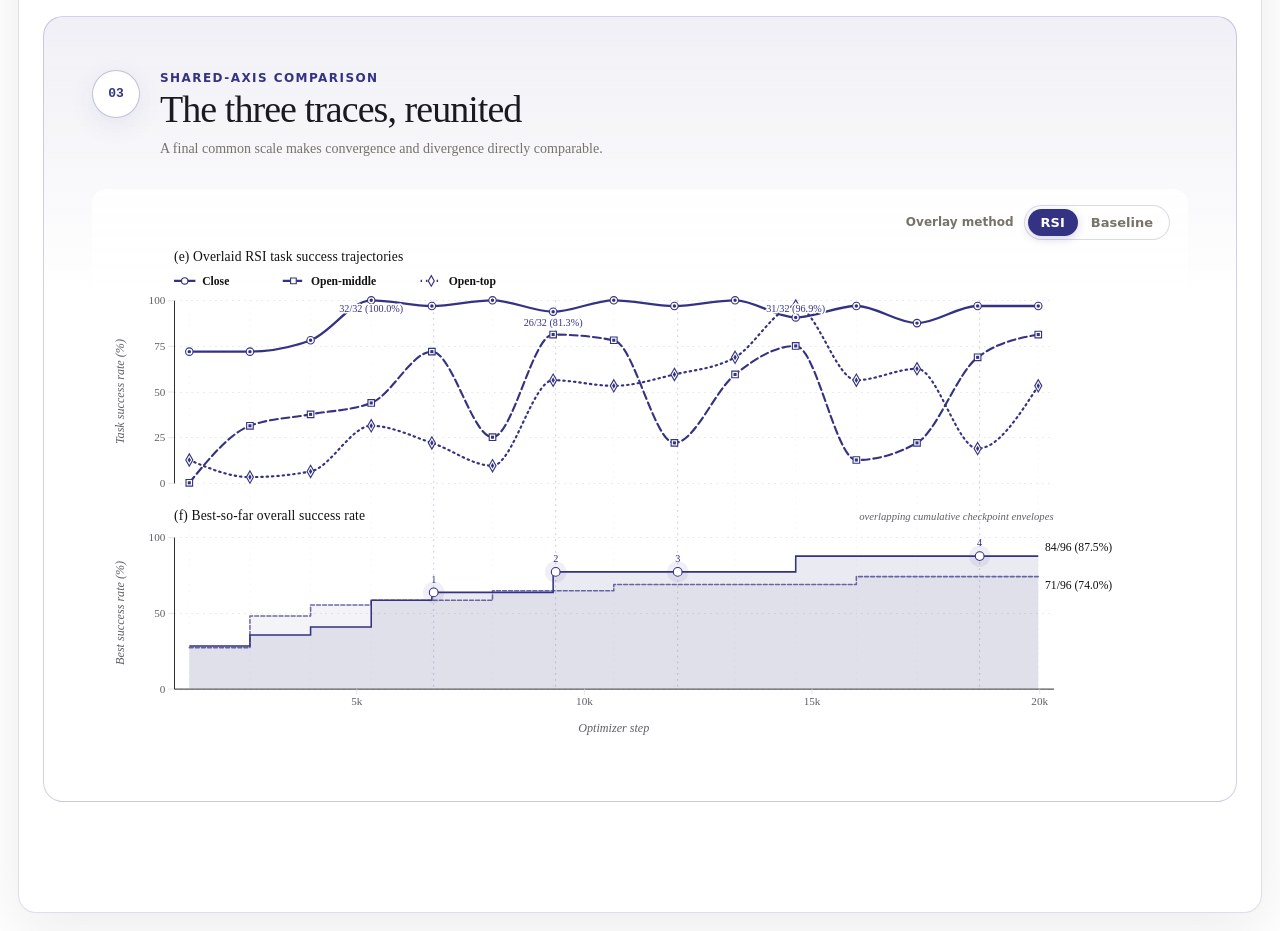
==== commit acc25bae: "Use Times New Roman for regular body copy" ====
--- a/static/components/drawer-rsi/index.html
+++ b/static/components/drawer-rsi/index.html
@@ -3,7 +3,7 @@
 <title>Drawer Policy Evolution under RSI</title>
 <meta name="description" content="Interactive RSI policy evaluation with draggable 3D trajectories.">
 <link rel="icon" href="data:image/svg+xml,<svg xmlns=%22http://www.w3.org/2000/svg%22 viewBox=%220 0 64 64%22><rect width=%2264%22 height=%2264%22 rx=%2214%22 fill=%22%23343383%22/><path d=%22M15 20h34v25H15z%22 fill=%22none%22 stroke=%22white%22 stroke-width=%224%22/><path d=%22M25 31h14%22 stroke=%22white%22 stroke-width=%224%22 stroke-linecap=%22round%22/></svg>">
-<link rel="stylesheet" href="site.css?v=single-color-traces"></head><body><main class="site-shell">
+<link rel="stylesheet" href="site.css?v=times-body-copy-2"></head><body><main class="site-shell">
 <div id="drawer-rsi-figure" class="drawer-rsi-figure" data-drawer-rsi-figure>
   <style>
     #drawer-rsi-figure {
@@ -267,7 +267,7 @@
       border-left: 3px solid #a40e26;
       background: #fff1f3;
       color: #670817;
-      font: 14px/1.4 system-ui, sans-serif;
+      font: 14px/1.4 "Times New Roman", Times, serif;
     }
     #drawer-rsi-figure .drawer-component-error[aria-hidden="false"] { display: block; }
     #drawer-rsi-figure .drawer-loading {
@@ -1041,4 +1041,4 @@
   <noscript>This interactive figure requires JavaScript.</noscript>
 </div>
 
-</main><script src="vendor/d3.min.js"></script><script src="js/drawer-rsi-data.js"></script><script src="js/drawer-rsi-figure.js"></script><script src="js/drawer-rsi-trajectory-overlay.js?v=clear-traces"></script><script src="js/viewer-detail.js"></script><script src="js/scroll-story.js?v=follow-nav"></script></body></html>
+</main><script src="vendor/d3.min.js"></script><script src="js/drawer-rsi-data.js"></script><script src="js/drawer-rsi-figure.js"></script><script src="js/drawer-rsi-trajectory-overlay.js?v=clear-traces"></script><script src="js/viewer-detail.js?v=times-body-copy"></script><script src="js/scroll-story.js?v=follow-nav"></script></body></html>
--- a/static/components/drawer-rsi/site.css
+++ b/static/components/drawer-rsi/site.css
@@ -5,10 +5,10 @@
 #drawer-rsi-figure .drawer-viewer-section{margin:0 0 22px;border-bottom:1px solid rgba(52,51,131,.16);padding:18px 0 22px}
 #drawer-rsi-figure .drawer-viewer-heading{display:flex;align-items:flex-end;justify-content:space-between;gap:18px;margin-bottom:12px}
 #drawer-rsi-figure .drawer-viewer-eyebrow{display:block;color:#343383;font:700 11px/1.2 ui-sans-serif,system-ui;letter-spacing:.12em;text-transform:uppercase;margin-bottom:5px}
-#drawer-rsi-figure .drawer-viewer-rate{margin:0!important;font:17px/1.35 Georgia,serif}#drawer-rsi-figure .drawer-viewer-rate strong{color:#343383;font-size:22px}#drawer-rsi-figure .drawer-viewer-step{margin:0!important;color:#77736b;font:12px/1.4 ui-sans-serif,system-ui;white-space:nowrap}
+#drawer-rsi-figure .drawer-viewer-rate{margin:0!important;font:17px/1.35 "Times New Roman",Times,serif}#drawer-rsi-figure .drawer-viewer-rate strong{color:#343383;font-size:22px}#drawer-rsi-figure .drawer-viewer-step{margin:0!important;color:#77736b;font:12px/1.4 "Times New Roman",Times,serif;white-space:nowrap}
 #drawer-rsi-figure .drawer-viewer-controls{display:flex;align-items:center;gap:4px;border-bottom:1px solid #d9d5c9;margin-bottom:10px}#drawer-rsi-figure .drawer-viewer-controls button{border:0;border-bottom:2px solid transparent;background:transparent;padding:8px 11px;color:#77736b;font:600 12px ui-sans-serif,system-ui;cursor:pointer}#drawer-rsi-figure .drawer-viewer-controls button[aria-pressed=true]{border-bottom-color:#343383;color:#343383}
 #drawer-rsi-figure .drawer-viewer-layout{display:grid;grid-template-columns:minmax(0,1fr) 250px;gap:12px}#drawer-rsi-figure .drawer-viewer-frame-wrap{position:relative;min-width:0;background:#f7f7fa;border:1px solid #ddd9cf;border-radius:10px;overflow:hidden}#drawer-rsi-figure .drawer-viewer-frame{display:block;width:100%;height:600px;border:0;background:#f7f7fa}#drawer-rsi-figure .drawer-viewer-hint{position:absolute;right:12px;top:12px;margin:0!important;padding:7px 10px;border:1px solid rgba(52,51,131,.18);border-radius:999px;background:rgba(255,255,255,.88);color:#343383;font:600 11px ui-sans-serif,system-ui;pointer-events:none}
-#drawer-rsi-figure .drawer-viewer-cases{display:grid;align-content:start;gap:6px}#drawer-rsi-figure .drawer-viewer-case{width:100%;text-align:left;padding:10px;border:1px solid #ddd9cf;border-left:3px solid transparent;border-radius:7px;background:#fff;color:#26241f;cursor:pointer}#drawer-rsi-figure .drawer-viewer-case[aria-pressed=true]{border-left-color:#343383;background:#f4f2ff}#drawer-rsi-figure .drawer-viewer-case strong,#drawer-rsi-figure .drawer-viewer-case span,#drawer-rsi-figure .drawer-viewer-case em{display:block}#drawer-rsi-figure .drawer-viewer-case strong{font:600 13px ui-sans-serif,system-ui}#drawer-rsi-figure .drawer-viewer-case span{margin-top:3px;color:#77736b;font:11px ui-sans-serif,system-ui}#drawer-rsi-figure .drawer-viewer-case em{margin-top:4px;color:#343383;font:600 10px ui-sans-serif,system-ui;text-transform:uppercase;letter-spacing:.05em}#drawer-rsi-figure .drawer-viewer-case.is-failure em{color:#a44c50}
+#drawer-rsi-figure .drawer-viewer-cases{display:grid;align-content:start;gap:6px}#drawer-rsi-figure .drawer-viewer-case{width:100%;text-align:left;padding:10px;border:1px solid #ddd9cf;border-left:3px solid transparent;border-radius:7px;background:#fff;color:#26241f;cursor:pointer}#drawer-rsi-figure .drawer-viewer-case[aria-pressed=true]{border-left-color:#343383;background:#f4f2ff}#drawer-rsi-figure .drawer-viewer-case strong,#drawer-rsi-figure .drawer-viewer-case span,#drawer-rsi-figure .drawer-viewer-case em{display:block}#drawer-rsi-figure .drawer-viewer-case strong{font:600 13px ui-sans-serif,system-ui}#drawer-rsi-figure .drawer-viewer-case span{margin-top:3px;color:#77736b;font:11px "Times New Roman",Times,serif}#drawer-rsi-figure .drawer-viewer-case em{margin-top:4px;color:#343383;font:600 10px ui-sans-serif,system-ui;text-transform:uppercase;letter-spacing:.05em}#drawer-rsi-figure .drawer-viewer-case.is-failure em{color:#a44c50}
 @media(max-width:800px){body{padding:0}#drawer-rsi-figure{border-radius:0;padding:14px!important}#drawer-rsi-figure .drawer-viewer-layout{grid-template-columns:1fr}#drawer-rsi-figure .drawer-viewer-cases{grid-template-columns:repeat(2,minmax(0,1fr))}#drawer-rsi-figure .drawer-viewer-frame{height:520px}}@media(max-width:520px){#drawer-rsi-figure .drawer-viewer-heading{align-items:flex-start;flex-direction:column}#drawer-rsi-figure .drawer-viewer-frame{height:460px}#drawer-rsi-figure .drawer-viewer-cases{grid-template-columns:1fr}}
 
 /* Scroll-led total → parts → total narrative. */
@@ -22,7 +22,7 @@
 #drawer-rsi-figure .drawer-story-number{display:grid;place-items:center;width:48px;height:48px;border:1px solid rgba(52,51,131,.3);border-radius:50%;color:#343383;background:#fff;font:600 13px/1 ui-monospace,SFMono-Regular,Menlo,monospace;box-shadow:0 8px 24px rgba(52,51,131,.09)}
 #drawer-rsi-figure .drawer-story-header p{margin:1px 0 5px!important;color:#343383;font:700 12px/1.2 ui-sans-serif,system-ui;letter-spacing:.12em;text-transform:uppercase}
 #drawer-rsi-figure .drawer-story-header h3{margin:0;color:#1b1a21;font:500 clamp(24px,3vw,38px)/1.05 Georgia,"Times New Roman",serif;letter-spacing:-.025em}
-#drawer-rsi-figure .drawer-story-header div>span{display:block;max-width:650px;margin-top:8px;color:#77736b;font:14px/1.55 ui-sans-serif,system-ui}
+#drawer-rsi-figure .drawer-story-header div>span{display:block;max-width:650px;margin-top:8px;color:#77736b;font:14px/1.55 "Times New Roman",Times,serif}
 #drawer-rsi-figure .drawer-story-frame{position:relative}
 #drawer-rsi-figure .drawer-story-overall{min-height:72vh;background:radial-gradient(circle at 76% 12%,rgba(52,51,131,.09),transparent 32%),rgba(255,255,255,.5)}
 #drawer-rsi-figure .drawer-story-overall .drawer-story-frame{position:sticky;top:22px;transform:scale(.975);transform-origin:50% 20%;transition:transform .9s cubic-bezier(.2,.75,.2,1)}
@@ -77,7 +77,7 @@
 
 /* Paper-facing method switch and continuous baseline dashes. */
 #drawer-rsi-figure .drawer-series-line.baseline,#drawer-rsi-figure .drawer-best-line.baseline{stroke-dasharray:4 2.25!important;stroke-linecap:round;stroke-linejoin:round}
-#drawer-rsi-figure .drawer-detail-grid dd small{display:block;margin-top:4px;color:#77736b;font:11px/1.35 ui-sans-serif,system-ui}
+#drawer-rsi-figure .drawer-detail-grid dd small{display:block;margin-top:4px;color:#77736b;font:11px/1.35 "Times New Roman",Times,serif}
 #drawer-rsi-figure .drawer-trajectory-toolbar{display:flex;align-items:center;justify-content:flex-end;gap:10px;margin:0 2px 4px;color:#77736b;font:600 12px/1.2 ui-sans-serif,system-ui}
 #drawer-rsi-figure .drawer-trajectory-toolbar>div{display:flex;padding:3px;border:1px solid rgba(52,51,131,.18);border-radius:999px;background:rgba(255,255,255,.74)}
 #drawer-rsi-figure .drawer-trajectory-toolbar button{appearance:none;border:0;border-radius:999px;background:transparent;padding:7px 13px;color:#77736b;font:600 13px/1 ui-sans-serif,system-ui;cursor:pointer;transition:background .2s ease,color .2s ease,box-shadow .2s ease}
@@ -99,3 +99,4 @@
 #drawer-rsi-figure .drawer-trajectory-line.lane-middle,#drawer-rsi-figure .drawer-trajectory-legend .lane-middle .drawer-trajectory-legend-line{stroke-width:2.2!important;stroke-dasharray:8 4!important;opacity:1!important}
 #drawer-rsi-figure .drawer-trajectory-line.lane-top,#drawer-rsi-figure .drawer-trajectory-legend .lane-top .drawer-trajectory-legend-line{stroke-width:2.2!important;stroke-dasharray:1.5 4!important;opacity:1!important}
 #drawer-rsi-figure .drawer-trajectory-legend text{font-size:12px!important;font-weight:650}
+#drawer-rsi-figure .drawer-axis{font-family:"Times New Roman",Times,serif!important}
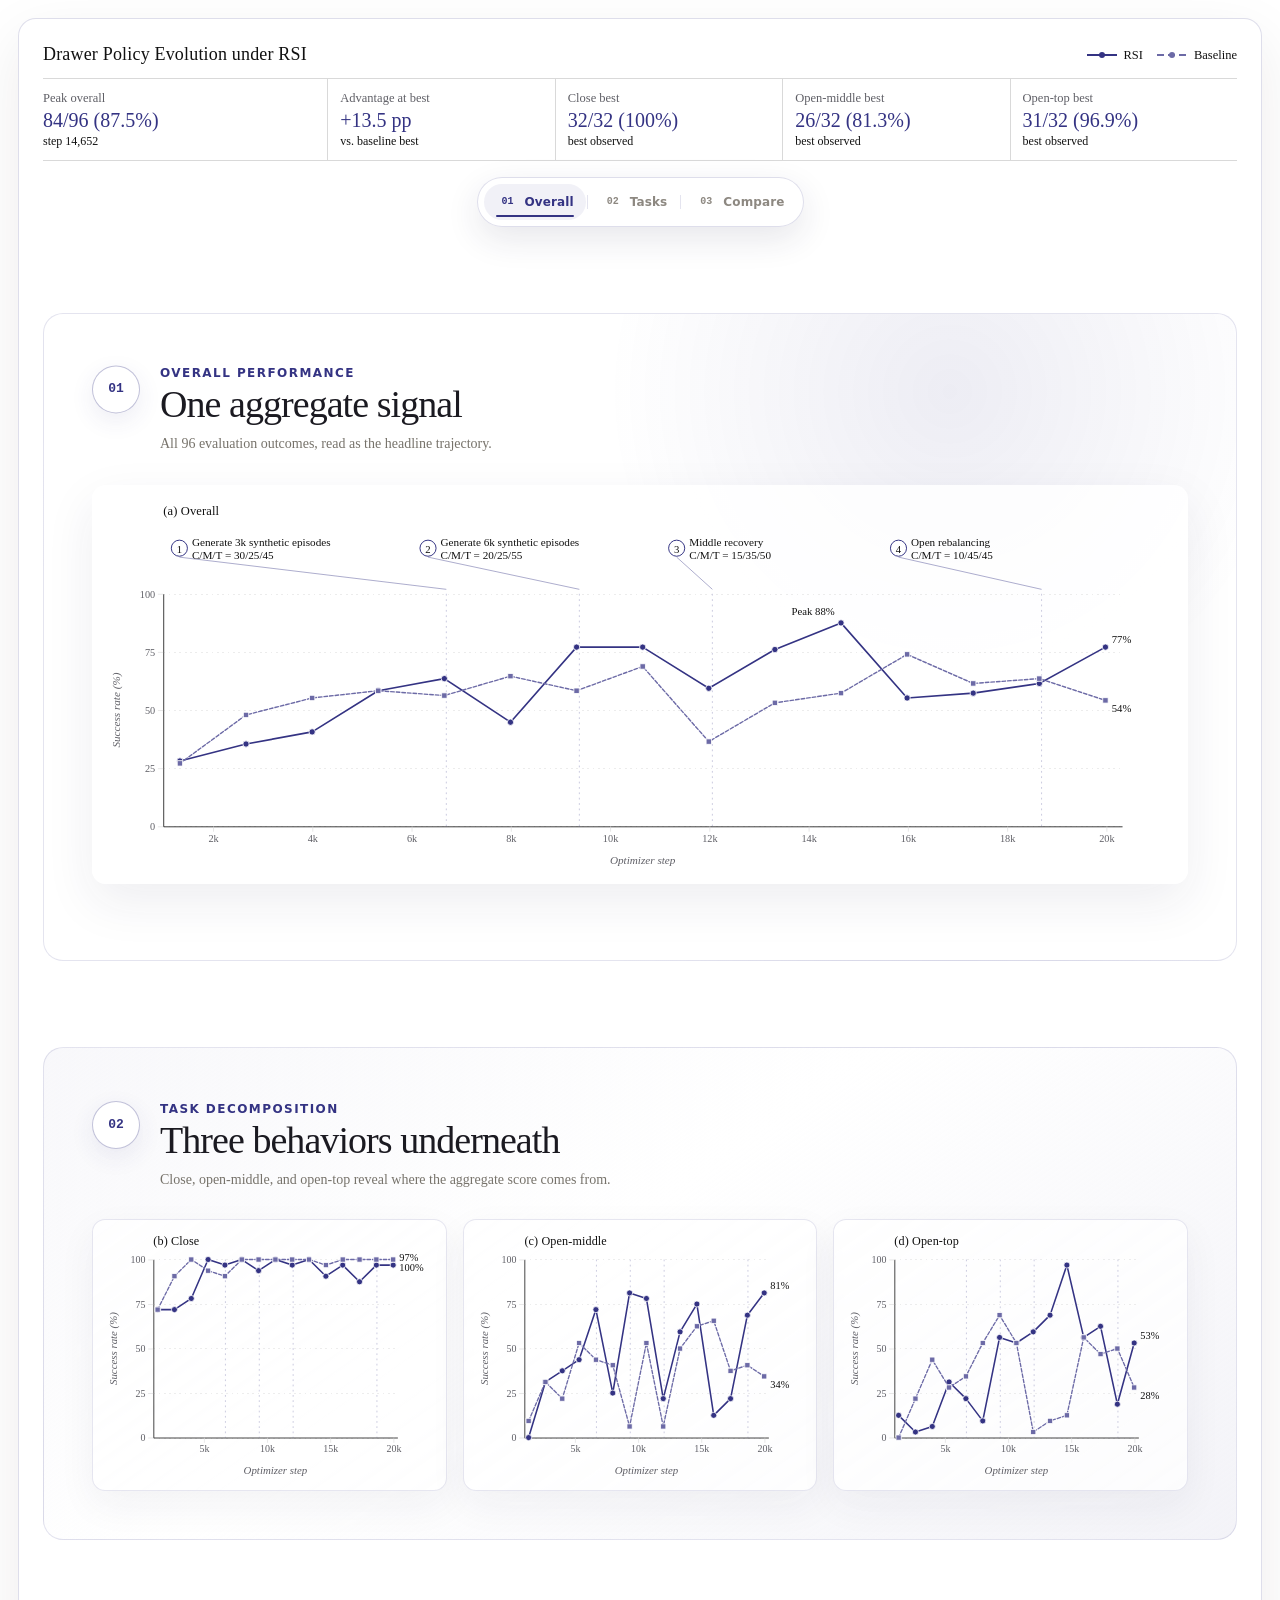
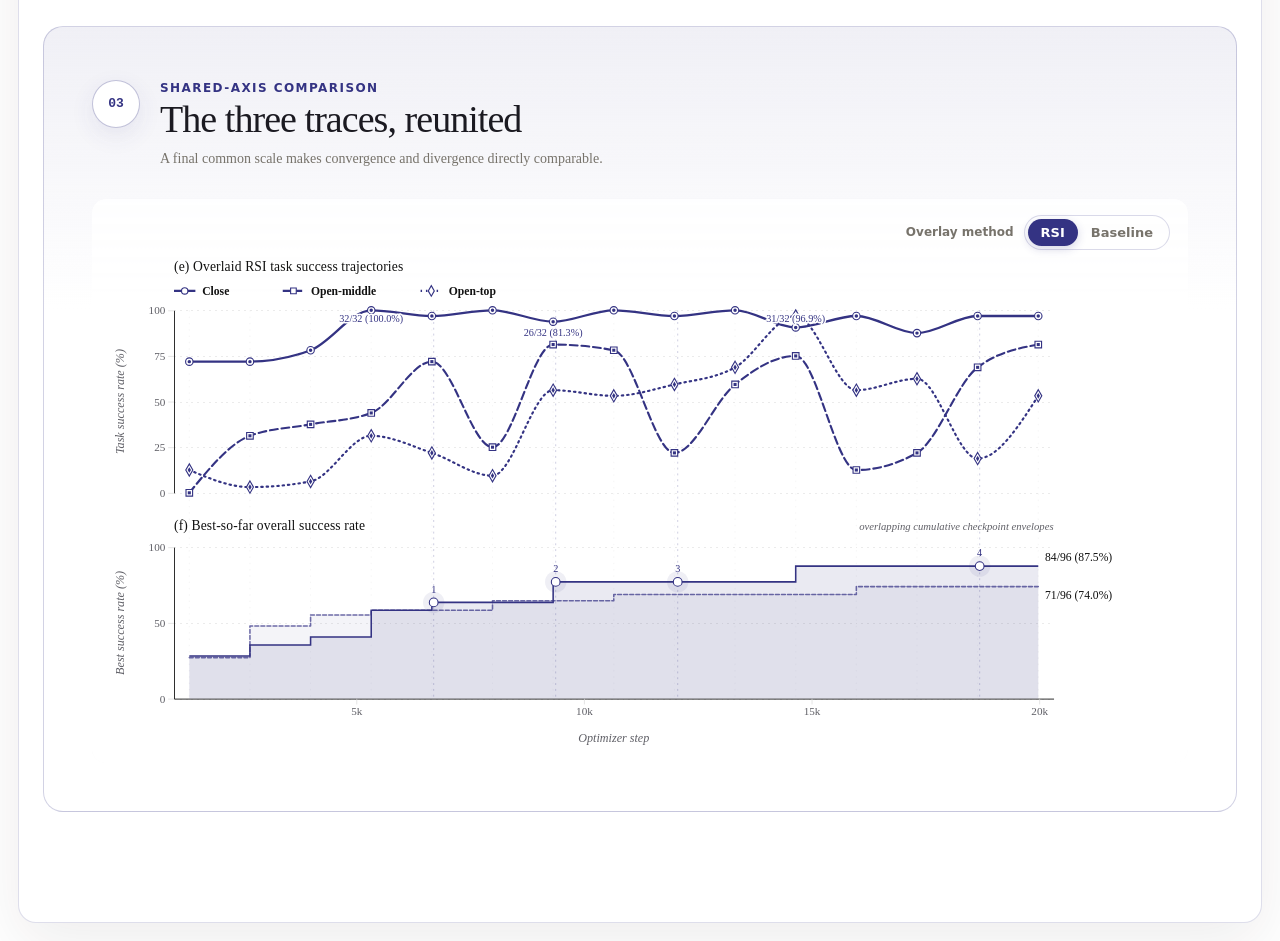
==== commit e93c2204: "Increase RSI annotation and summary text sizes" ====
--- a/static/components/drawer-rsi/index.html
+++ b/static/components/drawer-rsi/index.html
@@ -204,13 +204,13 @@
       stroke-width: 1.4;
     }
     #drawer-rsi-figure .drawer-intervention-number {
-      font-size: 11px;
+      font-size: 12px;
       font-weight: 500;
       text-anchor: middle;
       dominant-baseline: central;
     }
     #drawer-rsi-figure .drawer-intervention-label {
-      font-size: 11.5px;
+      font-size: 12.5px;
       font-weight: 500;
     }
     #drawer-rsi-figure .drawer-hover-guide {
@@ -258,7 +258,8 @@
       display: none;
       margin: 4px 0 8px;
       padding-left: 20px;
-      font-size: 12px;
+      font-size: 13px;
+      line-height: 1.45;
     }
     #drawer-rsi-figure .drawer-component-error {
       display: none;
@@ -478,7 +479,7 @@
       stroke-width: 1.1;
     }
     #drawer-rsi-figure .drawer-intervention-label {
-      font-size: 11px;
+      font-size: 12.5px;
       font-weight: 400;
     }
     #drawer-rsi-figure [data-point-hit]:hover,
@@ -629,7 +630,7 @@
     }
     #drawer-rsi-figure .drawer-success-stat {
       min-width: 0;
-      padding: 10px 12px 9px;
+      padding: 12px 12px 11px;
       border-left: 1px solid var(--drawer-grid);
     }
     #drawer-rsi-figure .drawer-success-stat:first-child {
@@ -639,14 +640,14 @@
     #drawer-rsi-figure .drawer-success-stat span {
       display: block;
       color: var(--drawer-muted);
-      font-size: 11px;
-      line-height: 1.2;
+      font-size: 12.5px;
+      line-height: 1.25;
     }
     #drawer-rsi-figure .drawer-success-stat strong {
       display: block;
       margin-top: 3px;
       color: var(--drawer-rsi);
-      font-size: 18px;
+      font-size: 20px;
       font-weight: 500;
       line-height: 1.15;
       white-space: nowrap;
@@ -655,7 +656,7 @@
       display: block;
       margin-top: 2px;
       color: var(--drawer-text);
-      font-size: 11px;
+      font-size: 12px;
       font-style: normal;
       line-height: 1.2;
     }
@@ -1041,4 +1042,4 @@
   <noscript>This interactive figure requires JavaScript.</noscript>
 </div>
 
-</main><script src="vendor/d3.min.js"></script><script src="js/drawer-rsi-data.js"></script><script src="js/drawer-rsi-figure.js"></script><script src="js/drawer-rsi-trajectory-overlay.js?v=clear-traces"></script><script src="js/viewer-detail.js?v=times-body-copy"></script><script src="js/scroll-story.js?v=follow-nav"></script></body></html>
+</main><script src="vendor/d3.min.js"></script><script src="js/drawer-rsi-data.js"></script><script src="js/drawer-rsi-figure.js?v=larger-annotations"></script><script src="js/drawer-rsi-trajectory-overlay.js?v=clear-traces"></script><script src="js/viewer-detail.js?v=times-body-copy"></script><script src="js/scroll-story.js?v=follow-nav"></script></body></html>
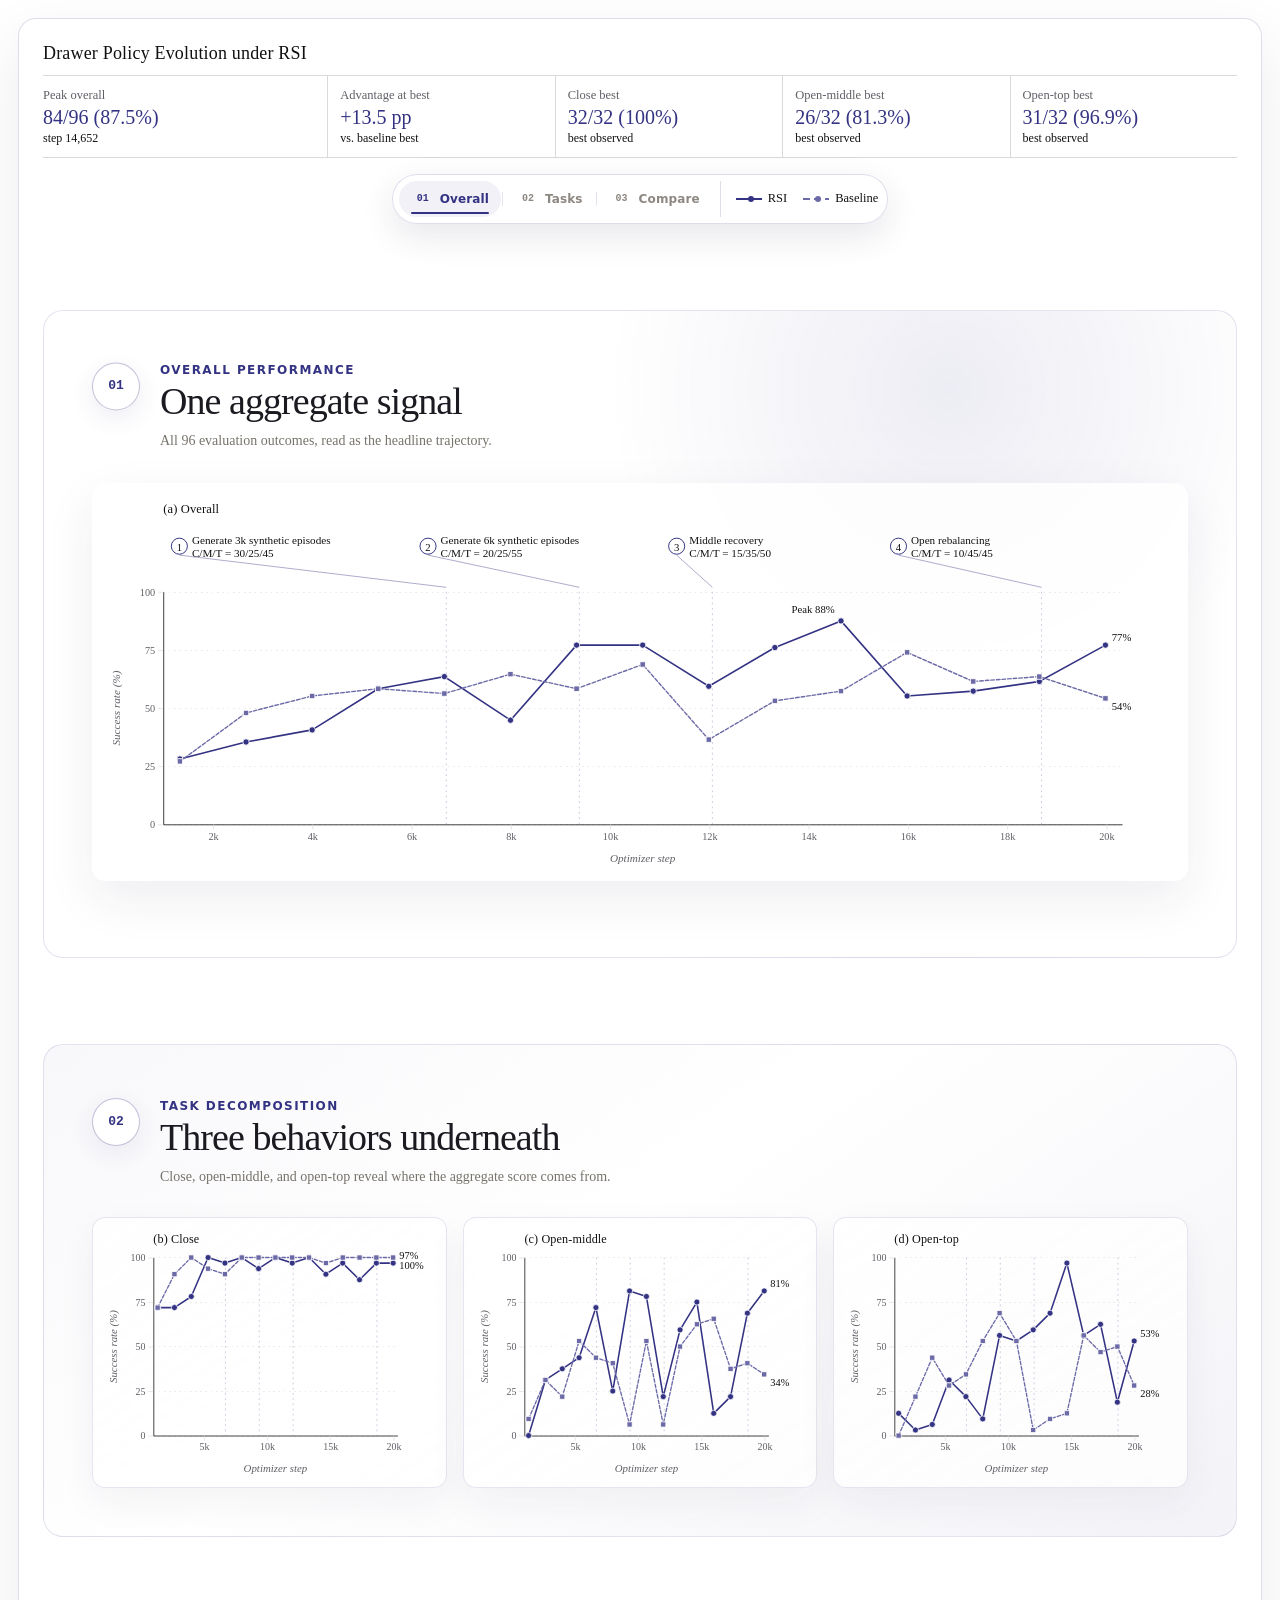
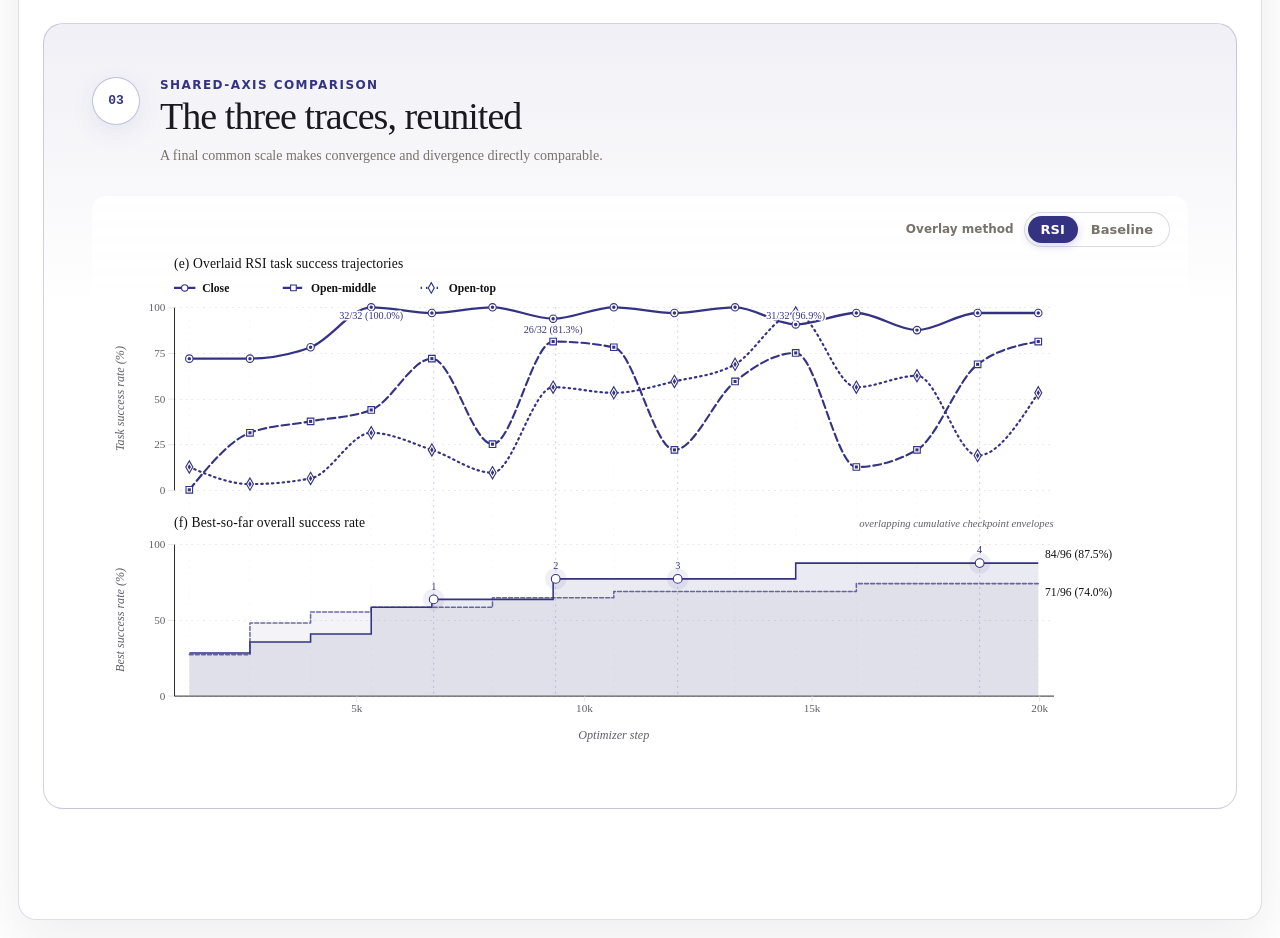
==== commit 9a20e92c: "Keep method legend beside RSI charts" ====
--- a/static/components/drawer-rsi/index.html
+++ b/static/components/drawer-rsi/index.html
@@ -1042,4 +1042,4 @@
   <noscript>This interactive figure requires JavaScript.</noscript>
 </div>
 
-</main><script src="vendor/d3.min.js"></script><script src="js/drawer-rsi-data.js"></script><script src="js/drawer-rsi-figure.js?v=larger-annotations"></script><script src="js/drawer-rsi-trajectory-overlay.js?v=clear-traces"></script><script src="js/viewer-detail.js?v=times-body-copy"></script><script src="js/scroll-story.js?v=follow-nav"></script></body></html>
+</main><script src="vendor/d3.min.js"></script><script src="js/drawer-rsi-data.js"></script><script src="js/drawer-rsi-figure.js?v=larger-annotations"></script><script src="js/drawer-rsi-trajectory-overlay.js?v=clear-traces"></script><script src="js/viewer-detail.js?v=times-body-copy"></script><script src="js/scroll-story.js?v=legend-near-charts"></script></body></html>
--- a/static/components/drawer-rsi/site.css
+++ b/static/components/drawer-rsi/site.css
@@ -73,7 +73,12 @@
 #drawer-rsi-figure .drawer-story-progress button:hover{color:#343383!important;background:rgba(52,51,131,.045)!important}
 #drawer-rsi-figure .drawer-story-progress button.is-active{color:#343383!important;background:rgba(52,51,131,.065)!important}
 #drawer-rsi-figure .drawer-story-progress button.is-active i{transform:scaleX(1)}
+#drawer-rsi-figure .drawer-story-progress .drawer-legend{flex-wrap:nowrap;gap:10px;margin-left:5px;padding-left:12px;border-left:1px solid rgba(52,51,131,.16)}
+#drawer-rsi-figure .drawer-story-progress .drawer-legend button{display:inline-flex!important;grid-template-columns:none!important;gap:6px!important;width:auto!important;height:36px!important;padding:0 3px!important;border-radius:0!important;background:transparent!important;color:var(--drawer-text)!important}
+#drawer-rsi-figure .drawer-story-progress .drawer-legend button+button::before{display:none!important}
+#drawer-rsi-figure .drawer-story-progress .drawer-legend-mark{width:26px}
 @media(max-width:700px){#drawer-rsi-figure .drawer-story-progress{top:6px!important;padding:4px!important}#drawer-rsi-figure .drawer-story-progress button{grid-template-columns:1fr!important;width:42px!important;padding:0 8px!important}#drawer-rsi-figure .drawer-story-progress button b{display:none}#drawer-rsi-figure .drawer-story-progress button+button::before{top:10px;height:16px}}
+@media(max-width:700px){#drawer-rsi-figure .drawer-story-progress .drawer-legend{gap:7px;margin-left:2px;padding-left:8px}#drawer-rsi-figure .drawer-story-progress .drawer-legend button{width:auto!important;padding:0 2px!important;font-size:11px}#drawer-rsi-figure .drawer-story-progress .drawer-legend-mark{width:22px}}
 
 /* Paper-facing method switch and continuous baseline dashes. */
 #drawer-rsi-figure .drawer-series-line.baseline,#drawer-rsi-figure .drawer-best-line.baseline{stroke-dasharray:4 2.25!important;stroke-linecap:round;stroke-linejoin:round}
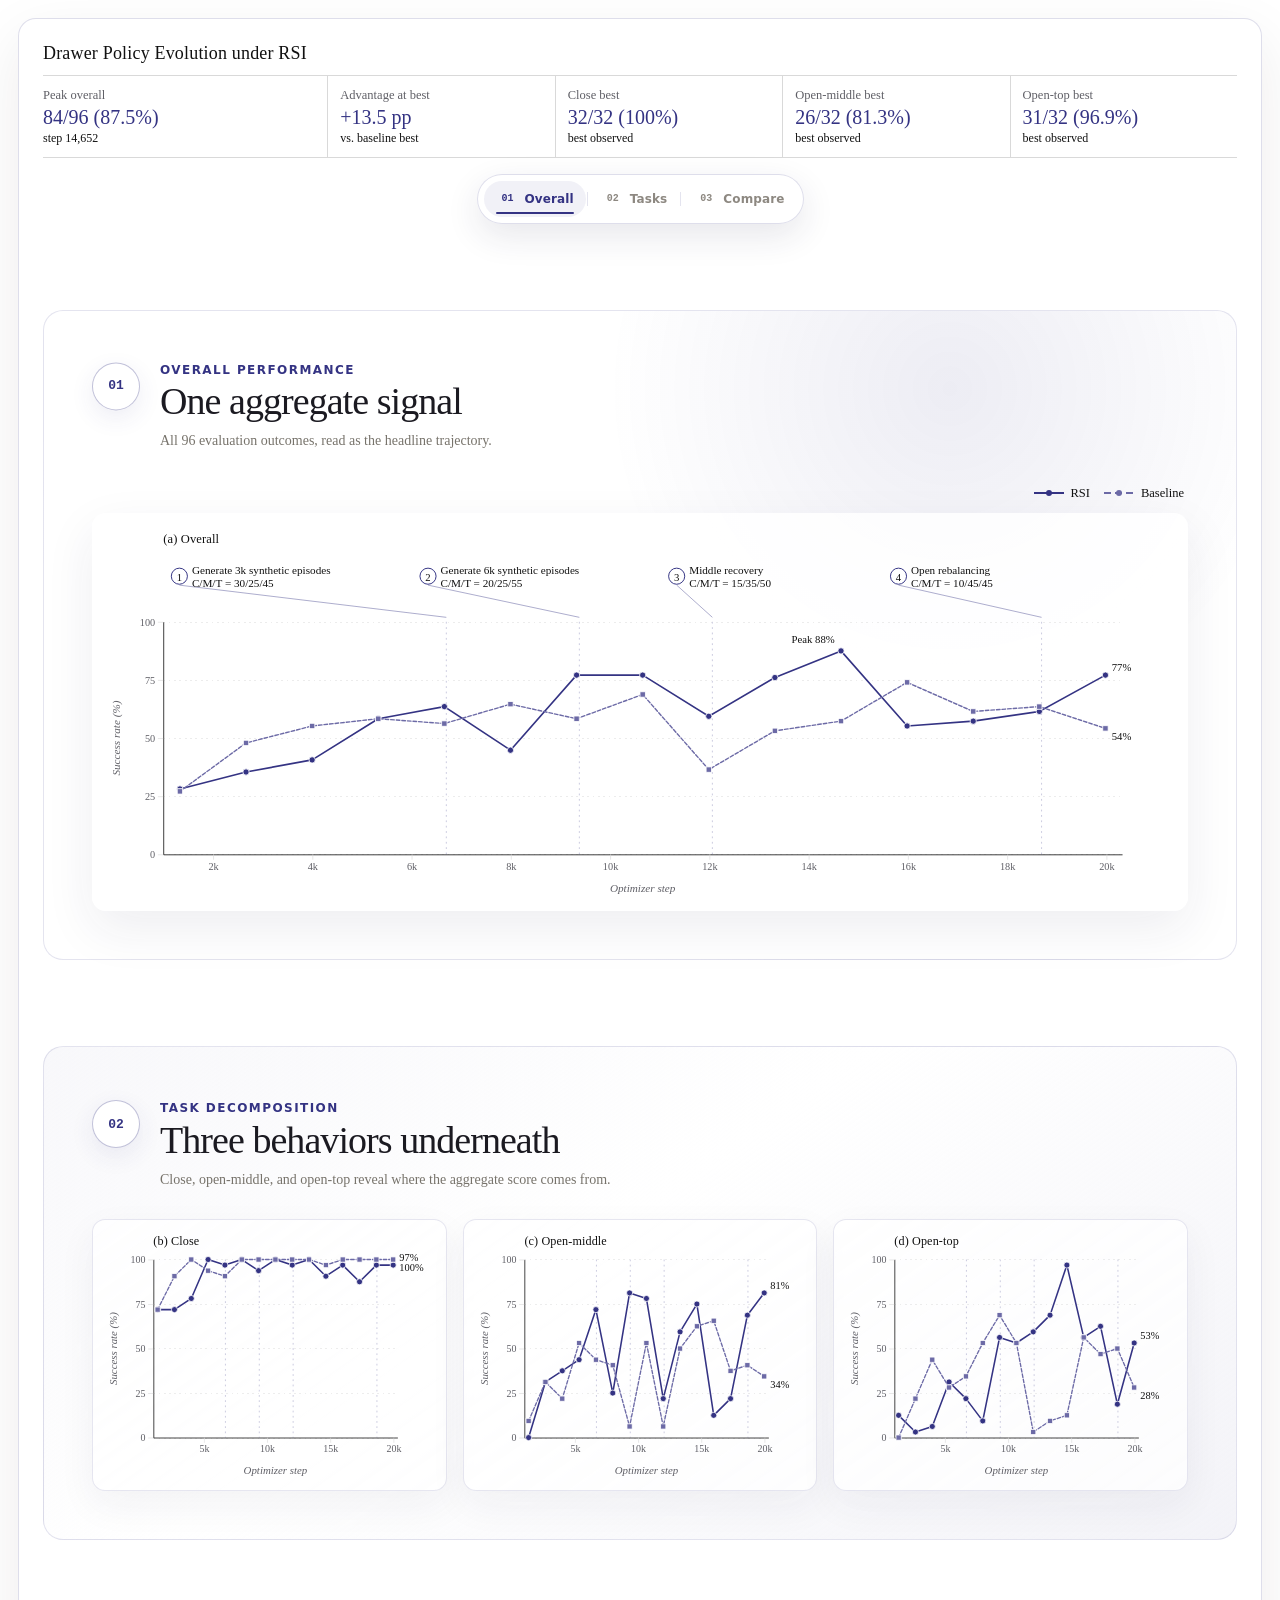
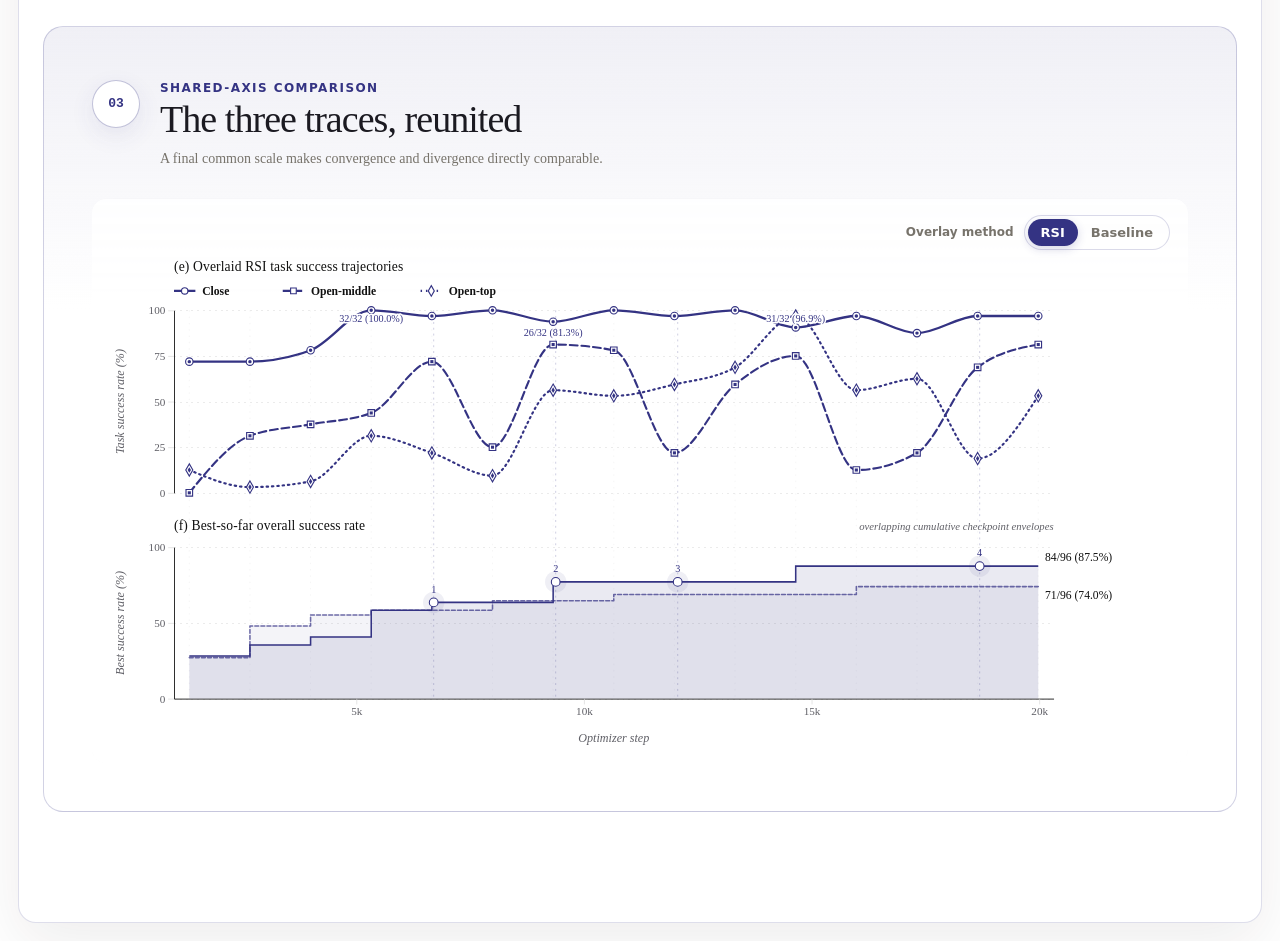
==== commit 4a0a7090: "Scope method legend to overall RSI chart" ====
--- a/static/components/drawer-rsi/index.html
+++ b/static/components/drawer-rsi/index.html
@@ -1042,4 +1042,4 @@
   <noscript>This interactive figure requires JavaScript.</noscript>
 </div>
 
-</main><script src="vendor/d3.min.js"></script><script src="js/drawer-rsi-data.js"></script><script src="js/drawer-rsi-figure.js?v=larger-annotations"></script><script src="js/drawer-rsi-trajectory-overlay.js?v=clear-traces"></script><script src="js/viewer-detail.js?v=times-body-copy"></script><script src="js/scroll-story.js?v=legend-near-charts"></script></body></html>
+</main><script src="vendor/d3.min.js"></script><script src="js/drawer-rsi-data.js"></script><script src="js/drawer-rsi-figure.js?v=overall-only-legend"></script><script src="js/drawer-rsi-trajectory-overlay.js?v=overall-only-legend"></script><script src="js/viewer-detail.js?v=times-body-copy"></script><script src="js/scroll-story.js?v=overall-legend"></script></body></html>
--- a/static/components/drawer-rsi/site.css
+++ b/static/components/drawer-rsi/site.css
@@ -73,12 +73,10 @@
 #drawer-rsi-figure .drawer-story-progress button:hover{color:#343383!important;background:rgba(52,51,131,.045)!important}
 #drawer-rsi-figure .drawer-story-progress button.is-active{color:#343383!important;background:rgba(52,51,131,.065)!important}
 #drawer-rsi-figure .drawer-story-progress button.is-active i{transform:scaleX(1)}
-#drawer-rsi-figure .drawer-story-progress .drawer-legend{flex-wrap:nowrap;gap:10px;margin-left:5px;padding-left:12px;border-left:1px solid rgba(52,51,131,.16)}
-#drawer-rsi-figure .drawer-story-progress .drawer-legend button{display:inline-flex!important;grid-template-columns:none!important;gap:6px!important;width:auto!important;height:36px!important;padding:0 3px!important;border-radius:0!important;background:transparent!important;color:var(--drawer-text)!important}
-#drawer-rsi-figure .drawer-story-progress .drawer-legend button+button::before{display:none!important}
-#drawer-rsi-figure .drawer-story-progress .drawer-legend-mark{width:26px}
+#drawer-rsi-figure .drawer-story-overall .drawer-legend{justify-content:flex-end;gap:14px;margin:0 4px 10px}
+#drawer-rsi-figure .drawer-story-overall .drawer-legend button{padding:4px 0}
 @media(max-width:700px){#drawer-rsi-figure .drawer-story-progress{top:6px!important;padding:4px!important}#drawer-rsi-figure .drawer-story-progress button{grid-template-columns:1fr!important;width:42px!important;padding:0 8px!important}#drawer-rsi-figure .drawer-story-progress button b{display:none}#drawer-rsi-figure .drawer-story-progress button+button::before{top:10px;height:16px}}
-@media(max-width:700px){#drawer-rsi-figure .drawer-story-progress .drawer-legend{gap:7px;margin-left:2px;padding-left:8px}#drawer-rsi-figure .drawer-story-progress .drawer-legend button{width:auto!important;padding:0 2px!important;font-size:11px}#drawer-rsi-figure .drawer-story-progress .drawer-legend-mark{width:22px}}
+@media(max-width:700px){#drawer-rsi-figure .drawer-story-overall .drawer-legend{gap:12px;margin-right:0}}
 
 /* Paper-facing method switch and continuous baseline dashes. */
 #drawer-rsi-figure .drawer-series-line.baseline,#drawer-rsi-figure .drawer-best-line.baseline{stroke-dasharray:4 2.25!important;stroke-linecap:round;stroke-linejoin:round}
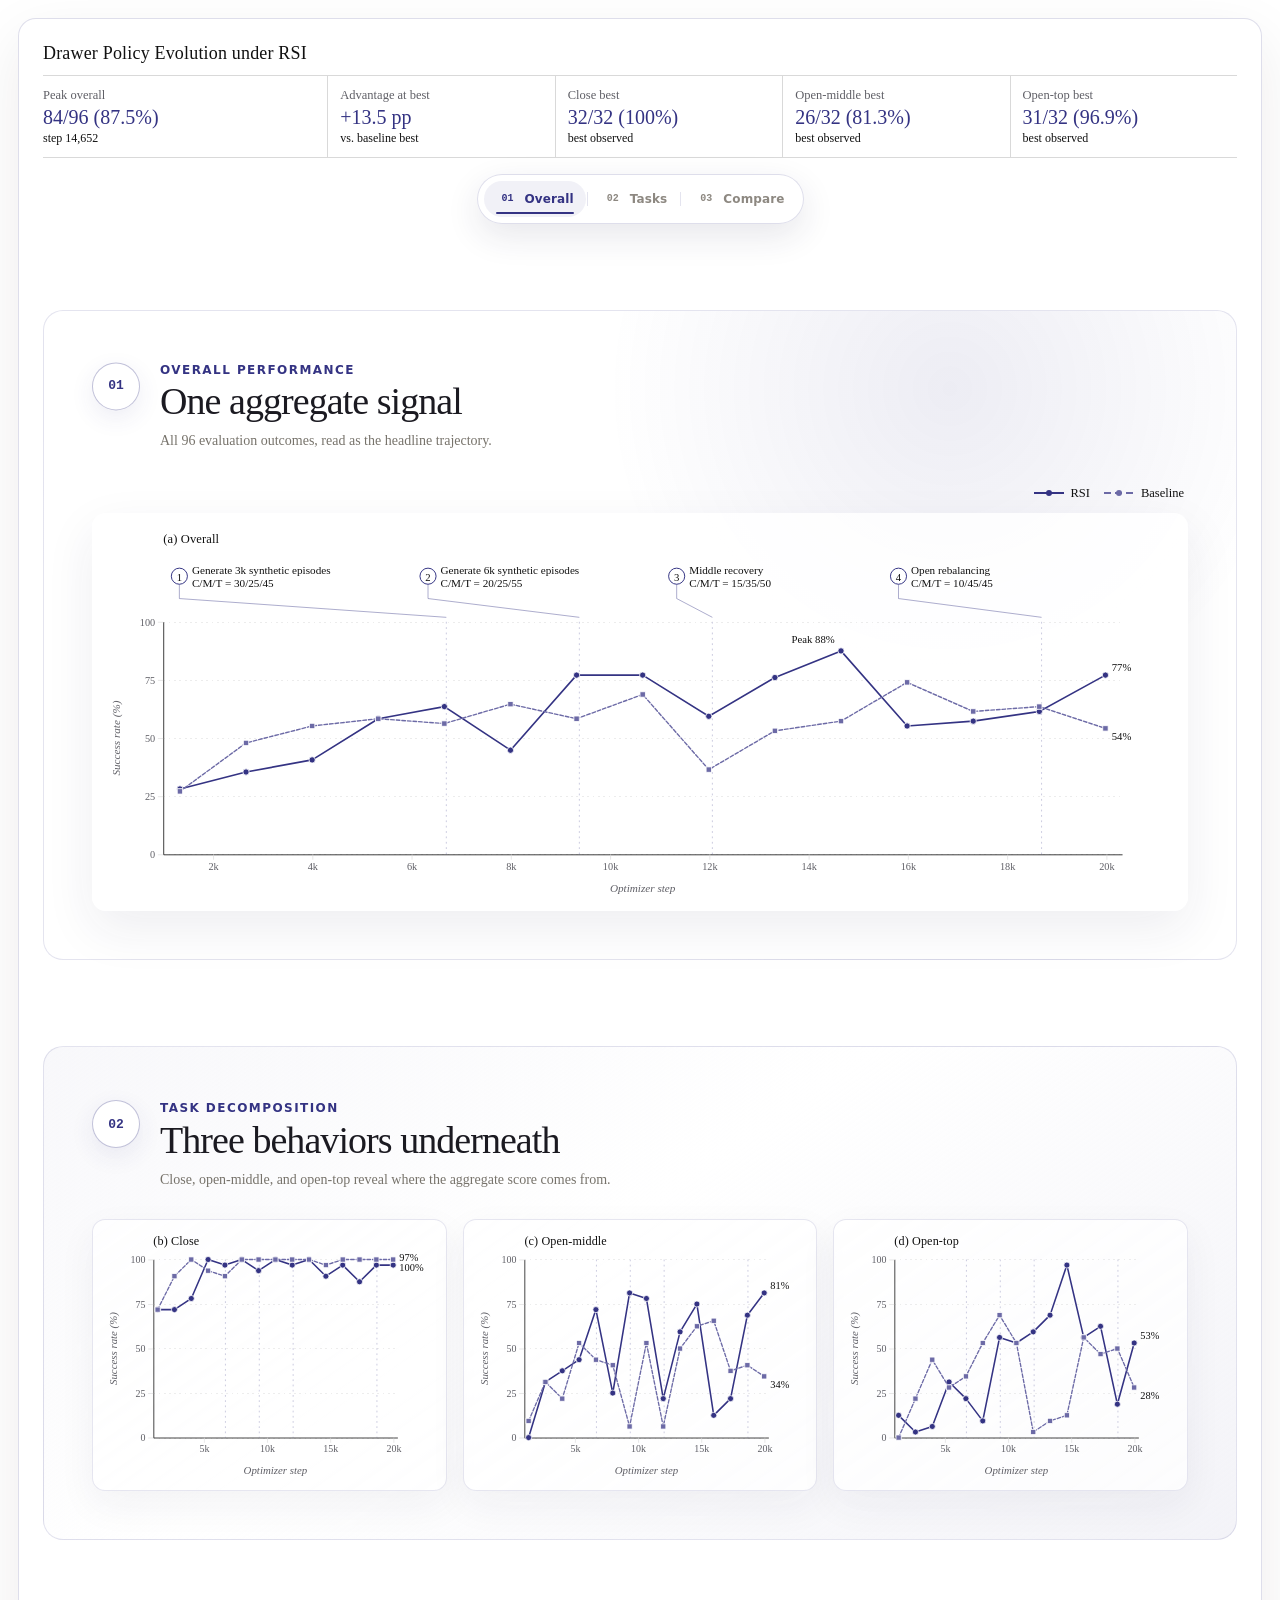
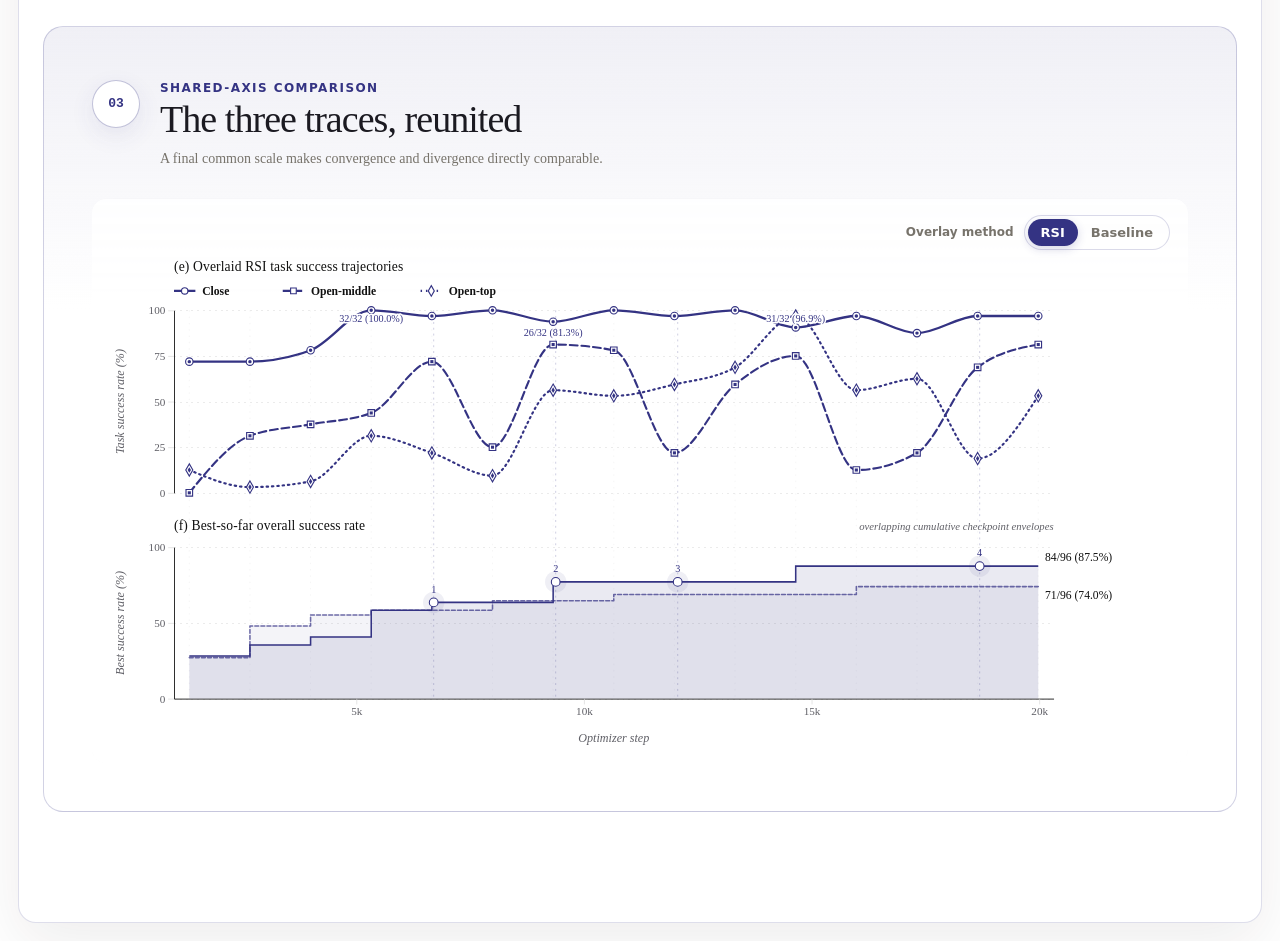
==== commit 8e359984: "Clear RSI annotation leader lines from labels" ====
--- a/static/components/drawer-rsi/index.html
+++ b/static/components/drawer-rsi/index.html
@@ -1017,7 +1017,7 @@
       <li>Step 18,693: Open rebalancing; C/M/T = 10/45/45.</li>
     </ol>
 
-    <div class="drawer-loading" role="status">Loading interactive chart… If this message remains, open the standalone preview or load the component scripts.</div>
+    <div class="drawer-loading" role="status">Loading interactive chart…</div>
     <div class="drawer-component-error" role="alert" aria-hidden="true"></div>
     <div class="drawer-panels">
       <div class="drawer-panel overall" data-metric="overall"></div>
@@ -1042,4 +1042,4 @@
   <noscript>This interactive figure requires JavaScript.</noscript>
 </div>
 
-</main><script src="vendor/d3.min.js"></script><script src="js/drawer-rsi-data.js"></script><script src="js/drawer-rsi-figure.js?v=overall-only-legend"></script><script src="js/drawer-rsi-trajectory-overlay.js?v=overall-only-legend"></script><script src="js/viewer-detail.js?v=times-body-copy"></script><script src="js/scroll-story.js?v=overall-legend"></script></body></html>
+</main><script src="vendor/d3.min.js"></script><script src="js/drawer-rsi-data.js?v=public-cleanup"></script><script src="js/drawer-rsi-figure.js?v=annotation-clearance"></script><script src="js/drawer-rsi-trajectory-overlay.js?v=overall-only-legend"></script><script src="js/viewer-detail.js?v=public-cleanup"></script><script src="js/scroll-story.js?v=overall-legend"></script></body></html>
